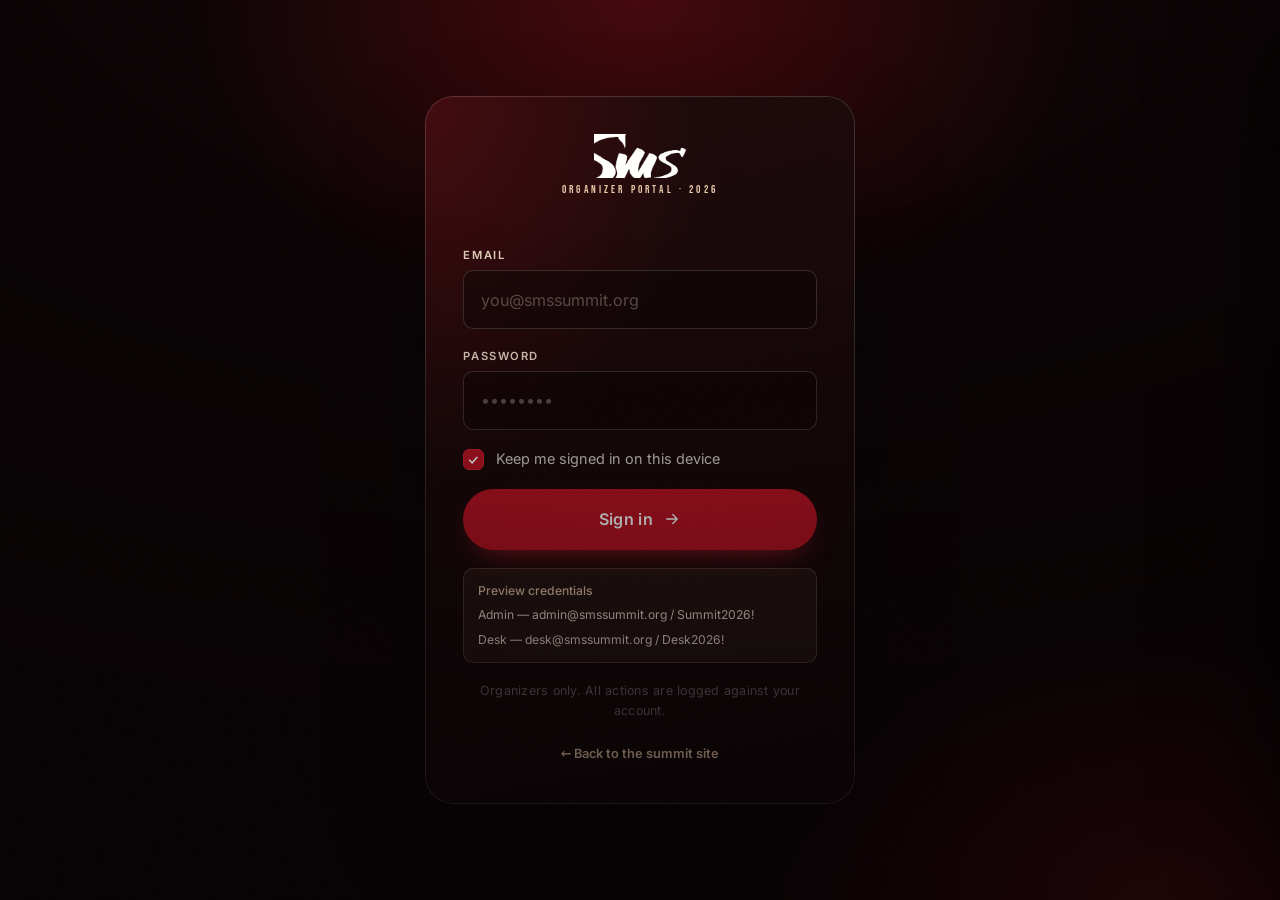
==== sms-frontend/frontend/admin/index.html @ 17b75633 "Update Frontend Implementation" ====
<!DOCTYPE html>
<html lang="en">
<head>
<meta charset="UTF-8" />
<meta name="viewport" content="width=device-width, initial-scale=1, viewport-fit=cover" />
<title>Organizer portal — SMS Summit 2026</title>
<meta name="description" content="Organizer dashboard for the Singles & Married Summit 2026 registration system." />
<meta name="robots" content="noindex" />
<meta name="theme-color" content="#0b0405" />
<link rel="icon" href="data:image/svg+xml,%3Csvg xmlns='http://www.w3.org/2000/svg' viewBox='0 0 64 64'%3E%3Crect width='64' height='64' rx='14' fill='%23650a10'/%3E%3Ctext x='32' y='45' font-family='Georgia,serif' font-size='38' font-style='italic' fill='%23fbf4ec' text-anchor='middle'%3ES%3C/text%3E%3C/svg%3E" />
<link rel="stylesheet" href="../assets/css/base.css?v=1" />
<link rel="stylesheet" href="../assets/css/shell.css?v=1" />
<link rel="stylesheet" href="../assets/css/pages.css?v=3" />
<link rel="stylesheet" href="../assets/css/admin.css?v=1" />
</head>
<body class="admin-body">

<!-- ══════════ LOGIN ══════════ -->
<div id="login-screen" class="admin-login">
  <div class="admin-login__bg" aria-hidden="true"></div>
  <form class="login-card" data-login-form novalidate>
    <div class="login-card__brand">
      <img src="../assets/img/wordmark.webp" alt="SMS" style="height:44px;width:auto" width="1050" height="500" />
      <small>ORGANIZER PORTAL · 2026</small>
    </div>

    <div data-login-error class="field-error" style="text-align:center;color:#ffb3b3"></div>

    <div class="field">
      <label for="login-email">Email</label>
      <input class="input" id="login-email" name="email" type="email" autocomplete="username" placeholder="you@smssummit.org" required />
    </div>
    <div class="field">
      <label for="login-password">Password</label>
      <input class="input" id="login-password" name="password" type="password" autocomplete="current-password" placeholder="••••••••" required />
    </div>
    <label class="check">
      <input type="checkbox" name="remember" checked />
      <span class="box"><svg viewBox="0 0 24 24"><path d="M4 12.5 9.5 18 20 6.5" /></svg></span>
      <span>Keep me signed in on this device</span>
    </label>

    <button class="btn btn--block btn--lg" type="submit" data-login-btn>
      <span data-login-label>Sign in</span>
      <svg><use href="#i-arrow" /></svg>
    </button>

    <div class="demo-creds" data-demo-creds hidden>
      <b>Preview credentials</b>
      <span>Admin — admin@smssummit.org / Summit2026!</span>
      <span>Desk — desk@smssummit.org / Desk2026!</span>
    </div>

    <p class="tiny" style="text-align:center;color:var(--white-40)">
      Organizers only. All actions are logged against your account.
    </p>
    <div style="text-align:center"><a class="link-arrow" href="../index.html" style="font-size:.8rem">← Back to the summit site</a></div>
  </form>
</div>

<!-- ══════════ DASHBOARD ══════════ -->
<div class="admin-shell hidden" id="admin-app">

  <aside class="admin-side" data-admin-side>
    <a class="brand" href="../index.html" style="margin:0">
      <img class="brand__mark" src="../assets/img/wordmark.webp" alt="SMS" width="1050" height="500" />
      <span class="brand__divider"></span>
      <span class="brand__meta"><b>SUMMIT 26</b><span>Organizer</span></span>
    </a>

    <nav class="admin-nav" aria-label="Sections">
      <button class="admin-nav__item is-active" type="button" data-view="dashboard"><svg><use href="#i-chart" /></svg> Overview</button>
      <button class="admin-nav__item" type="button" data-view="registrations"><svg><use href="#i-users" /></svg> Registrations</button>
      <button class="admin-nav__item" type="button" data-view="invites"><svg><use href="#i-link" /></svg> Spouse links</button>
      <button class="admin-nav__item" type="button" data-view="audit"><svg><use href="#i-shield" /></svg> Activity log</button>
    </nav>

    <div class="admin-side__foot">
      <div class="admin-user">
        <div class="avatar" data-user-initials>PA</div>
        <div>
          <b data-user-name>Organizer</b>
          <span data-user-role>organizer</span>
        </div>
      </div>
      <button class="admin-nav__item" type="button" data-logout><svg><use href="#i-logout" /></svg> Sign out</button>
      <button class="admin-nav__item" type="button" data-reset-demo hidden><svg><use href="#i-refresh" /></svg> Reset demo data</button>
      <a class="admin-nav__item" href="../index.html" style="color:var(--champagne)"><svg><use href="#i-arrow" /></svg> Back to site</a>
    </div>
  </aside>

  <main class="admin-main">
    <!-- header -->
    <header class="admin-head">
      <div>
        <h1 data-page-title>Overview</h1>
        <p data-page-sub>Live registration metrics for the Singles &amp; Married Summit 2026.</p>
      </div>
      <div style="display:flex;gap:.5rem;flex-wrap:wrap">
        <button class="btn btn--sm btn--ghost admin-burger" type="button" data-admin-burger aria-label="Open menu" style="display:none">
          <svg><use href="#i-grid" /></svg>
        </button>
        <button class="btn btn--sm btn--ghost" type="button" data-refresh>
          <svg><use href="#i-refresh" /></svg> Refresh
        </button>
        <button class="btn btn--sm" type="button" data-export>
          <svg><use href="#i-download" /></svg> Export CSV
        </button>
      </div>
    </header>

    <!-- ░ OVERVIEW ░ -->
    <section data-view-panel="dashboard" style="display:grid;gap:1rem">
      <div class="admin-kpis" data-kpis>
        <div class="kpi kpi--accent">
          <small>Total registrations</small>
          <b data-kpi="total">—</b>
          <svg class="kpi__spark" viewBox="0 0 62 26"><path d="M2 22 12 16 22 18 32 9 42 12 52 5 60 7" /></svg>
        </div>
        <div class="kpi">
          <small>Checked in</small>
          <b data-kpi="checked_in">—</b>
          <svg class="kpi__spark" viewBox="0 0 62 26"><path d="M2 20 12 20 22 14 32 15 42 8 52 10 60 4" /></svg>
        </div>
        <div class="kpi">
          <small>Linked couples</small>
          <b data-kpi="linked">—</b>
          <svg class="kpi__spark" viewBox="0 0 62 26"><path d="M2 18 12 14 22 15 32 12 42 7 52 9 60 6" /></svg>
        </div>
        <div class="kpi">
          <small>Pending invites</small>
          <b data-kpi="pending">—</b>
          <svg class="kpi__spark" viewBox="0 0 62 26"><path d="M2 12 12 16 22 11 32 17 42 13 52 18 60 14" /></svg>
        </div>
      </div>

      <div class="admin-charts">
        <div class="chart-card">
          <div class="chart-card__head">
            <h3>Registrations · last 14 days</h3>
            <div class="chart-card__legend"><span><i style="background:var(--crimson-400)"></i>Registrations</span></div>
          </div>
          <div class="bars" data-bars></div>
        </div>

        <div class="chart-card">
          <div class="chart-card__head"><h3>Attendance mix</h3></div>
          <div class="donut" data-donut>
            <svg viewBox="0 0 120 120">
              <circle cx="60" cy="60" r="46" stroke="rgba(255,255,255,.08)" stroke-width="12" />
              <circle data-arc="male" cx="60" cy="60" r="46" stroke="#5c94ff" stroke-dasharray="0 289" />
              <circle data-arc="female" cx="60" cy="60" r="46" stroke="#eb7ab6" stroke-dasharray="0 289" />
            </svg>
            <div class="donut__center"><b data-donut-total>0</b><small>Attendees</small></div>
          </div>
          <div class="donut-legend">
            <div><span><i style="background:#5c94ff"></i>Male</span><b data-legend="male">0</b></div>
            <div><span><i style="background:#eb7ab6"></i>Female</span><b data-legend="female">0</b></div>
          </div>
        </div>
      </div>

      <div class="admin-charts" style="grid-template-columns:1fr 1fr">
        <div class="chart-card">
          <div class="chart-card__head"><h3>Marital status</h3></div>
          <div class="donut-legend" data-marital-legend style="gap:.7rem"></div>
        </div>
        <div class="chart-card">
          <div class="chart-card__head"><h3>Top fields</h3></div>
          <div class="donut-legend" data-occupation-legend style="gap:.7rem"></div>
        </div>
      </div>
    </section>

    <!-- ░ REGISTRATIONS ░ -->
    <section data-view-panel="registrations" class="admin-panel hidden">
      <div class="admin-toolbar">
        <div class="admin-search">
          <svg><use href="#i-search" /></svg>
          <input type="search" placeholder="Search name, email, phone or ID…" data-search aria-label="Search registrations" />
        </div>
        <div class="admin-filters">
          <select class="select" data-filter="gender" aria-label="Filter by gender">
            <option value="">All genders</option>
            <option value="male">Male</option>
            <option value="female">Female</option>
          </select>
          <select class="select" data-filter="marital_status" aria-label="Filter by marital status">
            <option value="">All statuses</option>
            <option value="single">Single</option>
            <option value="married">Married</option>
          </select>
          <select class="select" data-filter="linked" aria-label="Filter by spouse link">
            <option value="">All links</option>
            <option value="yes">Linked</option>
            <option value="no">Not linked</option>
          </select>
          <select class="select" data-filter="status" aria-label="Filter by attendance">
            <option value="">All attendance</option>
            <option value="registered">Registered</option>
            <option value="checked_in">Checked in</option>
            <option value="cancelled">Cancelled</option>
          </select>
        </div>
      </div>
      <div class="table-wrap">
        <table class="data">
          <thead>
            <tr>
              <th><button type="button" data-sort="full_name">Attendee <svg><use href="#i-chevron-down" /></svg></button></th>
              <th><button type="button" data-sort="registration_id">Registration ID <svg><use href="#i-chevron-down" /></svg></button></th>
              <th>Gender</th>
              <th>Marital</th>
              <th>Spouse</th>
              <th><button type="button" data-sort="created_at">Registered <svg><use href="#i-chevron-down" /></svg></button></th>
              <th>Status</th>
            </tr>
          </thead>
          <tbody data-tbody></tbody>
        </table>
      </div>
      <div class="admin-foot">
        <span data-result-count>—</span>
        <div class="pager" data-pager></div>
      </div>
    </section>

    <!-- ░ INVITES ░ -->
    <section data-view-panel="invites" class="admin-panel hidden">
      <div class="admin-toolbar">
        <div><strong style="font-family:var(--font-display);font-weight:500">Spouse invitations</strong>
          <span class="tiny muted" style="display:block">Secure, single-use tokens linking two separate registrations.</span></div>
      </div>
      <div class="table-wrap">
        <table class="data">
          <thead>
            <tr><th>Token</th><th>Inviter</th><th>Status</th><th>Accepted by</th><th>Expires</th><th></th></tr>
          </thead>
          <tbody data-invites-body></tbody>
        </table>
      </div>
    </section>

    <!-- ░ AUDIT ░ -->
    <section data-view-panel="audit" class="hidden">
      <div class="chart-card">
        <div class="chart-card__head"><h3>Recent activity</h3><span class="tiny muted">Latest 25 actions</span></div>
        <div data-audit-list style="display:grid;gap:.4rem"></div>
      </div>
    </section>
  </main>
</div>

<!-- detail drawer -->
<aside class="drawer-detail" data-detail aria-hidden="true">
  <div class="drawer-detail__head">
    <h3>Registration detail</h3>
    <button class="modal__close" type="button" data-detail-close aria-label="Close"><svg><use href="#i-x" /></svg></button>
  </div>
  <div class="drawer-detail__body" data-detail-body></div>
</aside>

<div id="toasts" aria-live="polite" aria-atomic="true"></div>

<script src="../assets/js/config.js"></script>
<script src="../assets/js/mock-api.js"></script>
<script src="../assets/js/api.js"></script>
<script src="../assets/js/qrcode.min.js"></script>
<script src="../assets/js/sprite.js"></script>
<script src="../assets/js/ui.js"></script>
<script src="../assets/js/admin.js"></script>
</body>
</html>
---- sms-frontend/frontend/assets/css/base.css ----
/* ============================================================
   SMS SUMMIT 2026 — Base layer
   Design tokens, embedded fonts, reset, primitives, motion
   ============================================================ */

/* ---------- Embedded fonts (offline safe) ---------- */
@font-face {
  font-family: 'Playfair Display';
  src: url('../fonts/playfair-var.woff2') format('woff2');
  font-weight: 400 900;
  font-style: normal;
  font-display: swap;
}
@font-face {
  font-family: 'Great Vibes';
  src: url('../fonts/vibes-400.woff2') format('woff2');
  font-weight: 400;
  font-style: normal;
  font-display: swap;
}
@font-face {
  font-family: 'Bebas Neue';
  src: url('../fonts/bebas-400.woff2') format('woff2');
  font-weight: 400;
  font-style: normal;
  font-display: swap;
}
@font-face {
  font-family: 'Inter';
  src: url('../fonts/inter-var.woff2') format('woff2');
  font-weight: 100 900;
  font-style: normal;
  font-display: swap;
}

/* ---------- Tokens ---------- */
:root {
  /* Brand — sampled from the summit flyer */
  --crimson-900: #4a070b;
  --crimson-800: #650a10;
  --crimson-700: #7d0c14;
  --crimson-600: #9b0f19;
  --crimson-500: #b81322;
  --crimson-400: #d0202f;
  --crimson-300: #e4505a;

  --ink-900: #0d0506;
  --ink-800: #170809;
  --ink-700: #241011;

  --cream-100: #fbf4ec;
  --cream-200: #f3e6d8;
  --cream-300: #e7d3c1;
  --champagne: #e8c9a8;

  --white: #ffffff;
  --white-80: rgba(255, 255, 255, 0.8);
  --white-60: rgba(255, 255, 255, 0.6);
  --white-40: rgba(255, 255, 255, 0.4);
  --white-16: rgba(255, 255, 255, 0.16);
  --white-10: rgba(255, 255, 255, 0.1);
  --white-06: rgba(255, 255, 255, 0.06);

  --ok: #2f9e6b;
  --warn: #e0a33b;
  --err: #ff6b6b;

  /* Type */
  --font-display: 'Playfair Display', 'Times New Roman', serif;
  --font-script: 'Great Vibes', 'Snell Roundhand', cursive;
  --font-condensed: 'Bebas Neue', Impact, 'Arial Narrow', sans-serif;
  --font-body: 'Inter', system-ui, -apple-system, 'Segoe UI', sans-serif;

  /* Space & shape */
  --container: 1200px;
  --gutter: clamp(1.1rem, 4vw, 2.5rem);
  --r-sm: 10px;
  --r-md: 18px;
  --r-lg: 28px;
  --r-xl: 40px;
  --r-pill: 999px;

  --shadow-soft: 0 18px 60px -24px rgba(0, 0, 0, 0.65);
  --shadow-deep: 0 40px 120px -40px rgba(0, 0, 0, 0.85);
  --glow-crimson: 0 0 0 1px rgba(255, 255, 255, 0.08), 0 24px 80px -30px rgba(208, 32, 47, 0.7);

  --ease-out: cubic-bezier(0.16, 1, 0.3, 1);
  --ease-in-out: cubic-bezier(0.65, 0, 0.35, 1);
  --dur: 0.6s;

  --nav-h: 78px;
}

/* ---------- Reset ---------- */
*,
*::before,
*::after { box-sizing: border-box; }

html {
  -webkit-text-size-adjust: 100%;
  scroll-behavior: smooth;
  scroll-padding-top: calc(var(--nav-h) + 16px);
}

body {
  margin: 0;
  background: var(--ink-900);
  color: var(--cream-100);
  font-family: var(--font-body);
  font-size: 16px;
  line-height: 1.65;
  font-weight: 400;
  -webkit-font-smoothing: antialiased;
  -moz-osx-font-smoothing: grayscale;
  overflow-x: hidden;
}

body.is-locked { overflow: hidden; }

img, svg, canvas, video { display: block; max-width: 100%; }
img { height: auto; }

a { color: inherit; text-decoration: none; }
button, input, select, textarea { font: inherit; color: inherit; }
button { cursor: pointer; border: 0; background: none; }
ul, ol { margin: 0; padding: 0; list-style: none; }
h1, h2, h3, h4, p, figure, blockquote { margin: 0; }
hr { border: 0; border-top: 1px solid var(--white-10); }

::selection { background: var(--crimson-400); color: var(--white); }

:focus-visible {
  outline: 2px solid var(--champagne);
  outline-offset: 3px;
  border-radius: 6px;
}

/* Scrollbar */
::-webkit-scrollbar { width: 10px; height: 10px; }
::-webkit-scrollbar-track { background: #120708; }
::-webkit-scrollbar-thumb {
  background: linear-gradient(var(--crimson-600), var(--crimson-800));
  border-radius: 99px;
  border: 2px solid #120708;
}

/* ---------- Layout helpers ---------- */
.container {
  width: min(100% - (var(--gutter) * 2), var(--container));
  margin-inline: auto;
}
.section { position: relative; padding: clamp(4rem, 9vw, 7.5rem) 0; }
.section--tight { padding: clamp(2.5rem, 6vw, 4.5rem) 0; }
.stack { display: grid; gap: 1rem; }
.center { text-align: center; }
.sr-only {
  position: absolute; width: 1px; height: 1px; padding: 0; margin: -1px;
  overflow: hidden; clip: rect(0 0 0 0); white-space: nowrap; border: 0;
}
.hidden { display: none !important; }

/* ---------- Typography ---------- */
.eyebrow {
  display: inline-flex;
  align-items: center;
  gap: 0.75rem;
  font-family: var(--font-condensed);
  font-size: clamp(0.78rem, 1.6vw, 0.9rem);
  letter-spacing: 0.42em;
  text-transform: uppercase;
  color: var(--champagne);
}
.eyebrow::before {
  content: '';
  width: clamp(24px, 5vw, 46px);
  height: 1px;
  background: linear-gradient(90deg, transparent, var(--champagne));
}
.eyebrow--center::after {
  content: '';
  width: clamp(24px, 5vw, 46px);
  height: 1px;
  background: linear-gradient(270deg, transparent, var(--champagne));
}

.display {
  font-family: var(--font-display);
  font-weight: 500;
  line-height: 0.98;
  letter-spacing: -0.02em;
}
.script {
  font-family: var(--font-script);
  font-weight: 400;
  line-height: 1;
}
.condensed {
  font-family: var(--font-condensed);
  font-weight: 400;
  letter-spacing: 0.04em;
  line-height: 0.92;
  text-transform: uppercase;
}

.h-section {
  font-family: var(--font-display);
  font-weight: 500;
  font-size: clamp(2rem, 5vw, 3.6rem);
  line-height: 1.04;
  letter-spacing: -0.025em;
}
.lede {
  font-size: clamp(1rem, 1.6vw, 1.15rem);
  color: var(--white-60);
  max-width: 58ch;
  line-height: 1.75;
}
.muted { color: var(--white-60); }
.tiny { font-size: 0.78rem; letter-spacing: 0.02em; }

.text-crimson { color: var(--crimson-300); }
.gold-text {
  background: linear-gradient(100deg, #f6e2c8 10%, #e8c9a8 35%, #fff6ea 50%, #d9b189 65%, #f6e2c8 90%);
  background-size: 250% 100%;
  -webkit-background-clip: text;
  background-clip: text;
  color: transparent;
  animation: shimmer 9s linear infinite;
}
.underline-sketch { position: relative; display: inline-block; }
.underline-sketch svg {
  position: absolute;
  left: -2%; bottom: -0.32em;
  width: 104%; height: 0.42em;
  overflow: visible;
}
.underline-sketch path {
  fill: none;
  stroke: var(--crimson-400);
  stroke-width: 4;
  stroke-linecap: round;
  stroke-dasharray: var(--len, 420);
  stroke-dashoffset: var(--len, 420);
  transition: stroke-dashoffset 1.4s var(--ease-out) 0.2s;
}
.is-visible .underline-sketch path,
.underline-sketch.is-visible path { stroke-dashoffset: 0; }

/* ---------- Buttons ---------- */
.btn {
  --btn-bg: var(--crimson-500);
  --btn-fg: var(--white);
  position: relative;
  display: inline-flex;
  align-items: center;
  justify-content: center;
  gap: 0.65rem;
  padding: 0.95rem 1.7rem;
  border-radius: var(--r-pill);
  background: var(--btn-bg);
  color: var(--btn-fg);
  font-weight: 600;
  font-size: 0.92rem;
  letter-spacing: 0.02em;
  white-space: nowrap;
  overflow: hidden;
  isolation: isolate;
  transition: transform 0.45s var(--ease-out), box-shadow 0.45s var(--ease-out), background 0.3s;
  box-shadow: 0 12px 30px -14px rgba(208, 32, 47, 0.9);
}
.btn svg { width: 18px; height: 18px; flex: 0 0 auto; }
.btn::before {
  content: '';
  position: absolute;
  inset: 0;
  z-index: -1;
  background: linear-gradient(120deg, transparent 20%, rgba(255, 255, 255, 0.28) 48%, transparent 70%);
  transform: translateX(-120%);
  transition: transform 0.8s var(--ease-out);
}
.btn:hover { transform: translateY(-2px) scale(1.015); box-shadow: 0 20px 40px -16px rgba(208, 32, 47, 1); }
.btn:hover::before { transform: translateX(120%); }
.btn:active { transform: translateY(0) scale(0.99); }

.btn--lg { padding: 1.1rem 2.1rem; font-size: 1rem; }
.btn--ghost {
  --btn-bg: transparent;
  --btn-fg: var(--cream-100);
  box-shadow: inset 0 0 0 1px var(--white-40);
}
.btn--ghost:hover {
  box-shadow: inset 0 0 0 1px var(--white-80), 0 18px 40px -20px rgba(0,0,0,0.8);
  background: var(--white-06);
}
.btn--light {
  --btn-bg: var(--cream-100);
  --btn-fg: var(--crimson-800);
  box-shadow: 0 16px 40px -20px rgba(0, 0, 0, 0.9);
}
.btn--sm { padding: 0.65rem 1.15rem; font-size: 0.8rem; }
.btn--block { width: 100%; }
.btn[disabled], .btn[aria-disabled='true'] {
  opacity: 0.55; pointer-events: none; filter: saturate(0.6);
}
.btn .spin {
  width: 16px; height: 16px; border-radius: 50%;
  border: 2px solid rgba(255, 255, 255, 0.35);
  border-top-color: #fff;
  animation: spin 0.8s linear infinite;
}
.link-arrow {
  display: inline-flex; align-items: center; gap: 0.5rem;
  font-weight: 600; color: var(--champagne);
  border-bottom: 1px solid transparent;
  transition: gap 0.35s var(--ease-out), border-color 0.3s, color 0.3s;
}
.link-arrow:hover { gap: 0.85rem; border-color: currentColor; color: var(--cream-100); }

/* ---------- Chips / pills ---------- */
.chip {
  display: inline-flex;
  align-items: center;
  gap: 0.5rem;
  padding: 0.42rem 0.85rem;
  border-radius: var(--r-pill);
  background: var(--white-06);
  box-shadow: inset 0 0 0 1px var(--white-16);
  font-size: 0.76rem;
  letter-spacing: 0.08em;
  text-transform: uppercase;
  color: var(--cream-200);
  backdrop-filter: blur(10px);
}
.chip--live::before {
  content: '';
  width: 7px; height: 7px; border-radius: 50%;
  background: #6ee7a8;
  box-shadow: 0 0 0 0 rgba(110, 231, 168, 0.7);
  animation: pulseDot 2.2s infinite;
}
.chip--demo { background: rgba(224, 163, 59, 0.14); box-shadow: inset 0 0 0 1px rgba(224, 163, 59, 0.45); color: #f6d492; }

/* ---------- Cards ---------- */
.card {
  position: relative;
  border-radius: var(--r-lg);
  background:
    linear-gradient(160deg, rgba(255, 255, 255, 0.07), rgba(255, 255, 255, 0.015) 42%, rgba(255, 255, 255, 0.05));
  box-shadow: inset 0 0 0 1px var(--white-10), var(--shadow-soft);
  backdrop-filter: blur(14px);
  overflow: hidden;
}
.card::after {
  content: '';
  position: absolute;
  inset: 0;
  pointer-events: none;
  border-radius: inherit;
  background: radial-gradient(120% 90% at 0% 0%, rgba(255, 255, 255, 0.1), transparent 45%);
  opacity: 0.8;
}
.card__body { position: relative; z-index: 2; padding: clamp(1.4rem, 3vw, 2.2rem); }

/* ---------- Forms ---------- */
.field { position: relative; display: grid; gap: 0.45rem; }
.field > label,
.field-label {
  font-size: 0.78rem;
  font-weight: 600;
  letter-spacing: 0.1em;
  text-transform: uppercase;
  color: var(--cream-300);
}
.field-label .req { color: var(--crimson-300); }

.input,
.select,
.textarea {
  width: 100%;
  padding: 0.95rem 1.05rem;
  border-radius: var(--r-sm);
  background: rgba(13, 5, 6, 0.45);
  border: 1px solid var(--white-16);
  color: var(--cream-100);
  transition: border-color 0.25s, box-shadow 0.25s, background 0.25s;
  appearance: none;
}
.input::placeholder, .textarea::placeholder { color: rgba(243, 230, 216, 0.32); }
.input:hover, .select:hover, .textarea:hover { border-color: var(--white-40); }
.input:focus, .select:focus, .textarea:focus {
  outline: none;
  border-color: var(--champagne);
  background: rgba(13, 5, 6, 0.65);
  box-shadow: 0 0 0 4px rgba(232, 201, 168, 0.14);
}
.select {
  background-image: url("data:image/svg+xml,%3Csvg xmlns='http://www.w3.org/2000/svg' width='14' height='9' viewBox='0 0 14 9'%3E%3Cpath fill='none' stroke='%23e8c9a8' stroke-width='1.6' stroke-linecap='round' d='M1 1.5 7 7.5 13 1.5'/%3E%3C/svg%3E");
  background-repeat: no-repeat;
  background-position: right 1.05rem center;
  padding-right: 2.6rem;
}
.select option { background: #1a0909; color: var(--cream-100); }
.textarea { min-height: 110px; resize: vertical; }

.field.has-error .input,
.field.has-error .select,
.field.has-error .textarea {
  border-color: var(--err);
  box-shadow: 0 0 0 4px rgba(255, 107, 107, 0.12);
}
.field-error {
  font-size: 0.78rem;
  color: #ffb3b3;
  min-height: 1em;
  display: flex; align-items: center; gap: 0.35rem;
}
.hint { font-size: 0.78rem; color: var(--white-40); }

/* Custom check & radio */
.check {
  display: flex; gap: 0.7rem; align-items: flex-start;
  cursor: pointer; font-size: 0.9rem; color: var(--white-80);
}
.check input { position: absolute; opacity: 0; width: 0; height: 0; }
.check .box {
  flex: 0 0 auto;
  width: 21px; height: 21px; margin-top: 2px;
  border-radius: 6px;
  border: 1px solid var(--white-40);
  display: grid; place-items: center;
  transition: all 0.25s var(--ease-out);
}
.check .box svg { width: 13px; height: 13px; stroke: #fff; stroke-width: 3; fill: none; stroke-dasharray: 22; stroke-dashoffset: 22; transition: stroke-dashoffset 0.3s ease; }
.check input:checked + .box { background: var(--crimson-500); border-color: var(--crimson-400); }
.check input:checked + .box svg { stroke-dashoffset: 0; }
.check input:focus-visible + .box { outline: 2px solid var(--champagne); outline-offset: 3px; }

/* ---------- Motion keyframes ---------- */
@keyframes spin { to { transform: rotate(360deg); } }
@keyframes pulseDot {
  0% { box-shadow: 0 0 0 0 rgba(110, 231, 168, 0.6); }
  70% { box-shadow: 0 0 0 10px rgba(110, 231, 168, 0); }
  100% { box-shadow: 0 0 0 0 rgba(110, 231, 168, 0); }
}
@keyframes shimmer { to { background-position: -250% 0; } }
@keyframes floatY {
  0%, 100% { transform: translateY(0); }
  50% { transform: translateY(-14px); }
}
@keyframes fadeUp {
  from { opacity: 0; transform: translateY(26px); }
  to { opacity: 1; transform: translateY(0); }
}
@keyframes scaleIn {
  from { opacity: 0; transform: scale(0.94); }
  to { opacity: 1; transform: scale(1); }
}
@keyframes drawLine { to { stroke-dashoffset: 0; } }
@keyframes shine {
  0% { transform: translateX(-30%) rotate(8deg); opacity: 0; }
  40% { opacity: 0.55; }
  100% { transform: translateX(130%) rotate(8deg); opacity: 0; }
}
@keyframes marquee { to { transform: translateX(-50%); } }
@keyframes petalFall {
  0% { opacity: 0; transform: translate3d(0, -12vh, 0) rotate(0deg); }
  8% { opacity: var(--petal-o, 0.7); }
  85% { opacity: var(--petal-o, 0.7); }
  100% { opacity: 0; transform: translate3d(var(--drift, 60px), 108vh, 0) rotate(var(--spin, 420deg)); }
}
@keyframes pulseRing {
  0% { transform: scale(0.85); opacity: 0.6; }
  100% { transform: scale(1.6); opacity: 0; }
}
@keyframes flowerSpin { to { transform: rotate(360deg); } }
@keyframes gradientPan { to { background-position: 200% 50%; } }

/* ---------- Scroll reveal ---------- */
.reveal {
  opacity: 0;
  transform: translateY(34px);
  transition: opacity 0.9s var(--ease-out), transform 0.9s var(--ease-out);
  transition-delay: var(--d, 0ms);
  will-change: opacity, transform;
}
.reveal.is-visible { opacity: 1; transform: none; }
.reveal--left { transform: translateX(-40px); }
.reveal--right { transform: translateX(40px); }
.reveal--scale { transform: scale(0.94); }
.reveal--clip {
  clip-path: inset(0 0 100% 0);
  transform: none;
  transition: clip-path 1.1s var(--ease-out), opacity 0.8s ease;
  transition-delay: var(--d, 0ms);
}
.reveal--clip.is-visible { clip-path: inset(0 0 0 0); }

/* ---------- Reduced motion ---------- */
@media (prefers-reduced-motion: reduce) {
  html { scroll-behavior: auto; }
  *,
  *::before,
  *::after {
    animation-duration: 0.001ms !important;
    animation-iteration-count: 1 !important;
    transition-duration: 0.001ms !important;
    scroll-behavior: auto !important;
  }
  .reveal { opacity: 1 !important; transform: none !important; clip-path: none !important; }
  .petal { display: none !important; }
}
---- sms-frontend/frontend/assets/css/shell.css ----
/* ============================================================
   SMS SUMMIT 2026 — App shell
   Navigation, page transitions, petals, modals, toasts, footer
   ============================================================ */

/* ---------- Grain + vignette overlay ---------- */
body::before {
  content: '';
  position: fixed;
  inset: 0;
  z-index: 1;
  pointer-events: none;
  opacity: 0.05;
  mix-blend-mode: overlay;
  background-image: url("data:image/svg+xml,%3Csvg xmlns='http://www.w3.org/2000/svg' width='180' height='180'%3E%3Cfilter id='n'%3E%3CfeTurbulence type='fractalNoise' baseFrequency='0.82' numOctaves='3' stitchTiles='stitch'/%3E%3C/filter%3E%3Crect width='180' height='180' filter='url(%23n)' opacity='0.9'/%3E%3C/svg%3E");
}
body::after {
  content: '';
  position: fixed;
  inset: 0;
  z-index: 0;
  pointer-events: none;
  background: radial-gradient(120% 90% at 50% -10%, transparent 40%, rgba(6, 2, 3, 0.55) 100%);
}

/* ---------- Preloader ---------- */
#preloader {
  position: fixed;
  inset: 0;
  z-index: 200;
  display: grid;
  place-items: center;
  background: radial-gradient(80% 70% at 50% 40%, var(--crimson-800), var(--ink-900) 75%);
  transition: opacity 0.8s var(--ease-out), visibility 0.8s;
}
#preloader .pl-mark {
  display: grid;
  justify-items: center;
  gap: 1rem;
}
#preloader .pl-script {
  font-family: var(--font-script);
  font-size: clamp(4rem, 14vw, 7rem);
  color: var(--cream-100);
  line-height: 0.8;
  animation: scaleIn 1s var(--ease-out) both;
  text-shadow: 0 20px 60px rgba(0, 0, 0, 0.5);
}
#preloader .pl-bar {
  width: min(180px, 44vw);
  height: 2px;
  border-radius: 2px;
  background: var(--white-16);
  overflow: hidden;
}
#preloader .pl-bar i {
  display: block;
  height: 100%;
  width: 40%;
  background: linear-gradient(90deg, transparent, var(--champagne), transparent);
  animation: plSlide 1.1s var(--ease-in-out) infinite;
}
@keyframes plSlide {
  0% { transform: translateX(-110%); }
  100% { transform: translateX(330%); }
}
#preloader .pl-label {
  font-family: var(--font-condensed);
  letter-spacing: 0.5em;
  font-size: 0.72rem;
  color: var(--white-40);
  text-transform: uppercase;
}
body.is-ready #preloader { opacity: 0; visibility: hidden; }

/* ---------- Falling petals (dynamic canvas) ---------- */
#petals {
  position: fixed;
  inset: 0;
  z-index: 2;
  pointer-events: none;
  opacity: 0.9;
}

/* ---------- Scroll progress ---------- */
#scroll-progress {
  position: fixed;
  top: 0; left: 0;
  height: 2px;
  width: 100%;
  transform: scaleX(var(--p, 0));
  transform-origin: 0 50%;
  background: linear-gradient(90deg, var(--crimson-400), var(--champagne), var(--crimson-400));
  z-index: 120;
  box-shadow: 0 0 14px rgba(232, 201, 168, 0.6);
}

/* ---------- Navigation ---------- */
.nav {
  position: fixed;
  top: 0; left: 0; right: 0;
  z-index: 100;
  height: var(--nav-h);
  display: flex;
  align-items: center;
  transition: background 0.5s var(--ease-out), box-shadow 0.5s, height 0.4s var(--ease-out), backdrop-filter 0.5s;
}
.nav__inner {
  width: min(100% - 2rem, 1280px);
  margin-inline: auto;
  display: flex;
  align-items: center;
  gap: 1.25rem;
}
.nav.is-stuck {
  height: 66px;
  background: rgba(13, 5, 6, 0.72);
  backdrop-filter: blur(18px) saturate(140%);
  box-shadow: 0 1px 0 var(--white-10), 0 24px 50px -40px #000;
}
.brand {
  display: inline-flex;
  align-items: center;
  gap: 0.7rem;
  margin-right: auto;
  line-height: 1;
}
.brand__mark {
  height: 26px;
  width: auto;
  filter: drop-shadow(0 4px 14px rgba(0, 0, 0, 0.45));
  transition: transform 0.5s var(--ease-out);
}
.brand:hover .brand__mark { transform: rotate(-2deg) scale(1.05); }
.brand__divider {
  width: 1px; height: 26px;
  background: linear-gradient(transparent, var(--white-40), transparent);
}
.brand__meta { display: grid; gap: 2px; }
.brand__meta b {
  font-family: var(--font-condensed);
  font-weight: 400;
  font-size: 0.86rem;
  letter-spacing: 0.28em;
  color: var(--cream-200);
}
.brand__meta span {
  font-size: 0.56rem;
  letter-spacing: 0.34em;
  text-transform: uppercase;
  color: var(--white-40);
}
.nav__links {
  display: flex;
  align-items: center;
  gap: clamp(0.5rem, 2vw, 1.6rem);
}
.nav__link {
  position: relative;
  padding: 0.45rem 0.15rem;
  font-size: 0.82rem;
  letter-spacing: 0.06em;
  color: var(--white-60);
  transition: color 0.3s;
}
.nav__link::after {
  content: '';
  position: absolute;
  left: 0; right: 0; bottom: 0;
  height: 1px;
  background: var(--champagne);
  transform: scaleX(0);
  transform-origin: 0 50%;
  transition: transform 0.45s var(--ease-out);
}
.nav__link:hover, .nav__link.is-active { color: var(--cream-100); }
.nav__link:hover::after, .nav__link.is-active::after { transform: scaleX(1); }
.nav__actions { display: flex; align-items: center; gap: 0.6rem; }

.nav__burger {
  display: none;
  width: 44px; height: 44px;
  border-radius: 50%;
  place-items: center;
  box-shadow: inset 0 0 0 1px var(--white-16);
  transition: background 0.3s;
}
.nav__burger:hover { background: var(--white-06); }
.nav__burger span {
  display: block;
  width: 18px; height: 1.5px;
  background: var(--cream-100);
  position: relative;
  transition: transform 0.4s var(--ease-out), opacity 0.3s;
}
.nav__burger span + span { margin-top: 5px; }
body.menu-open .nav__burger span:nth-child(1) { transform: translateY(6.5px) rotate(45deg); }
body.menu-open .nav__burger span:nth-child(2) { opacity: 0; }
body.menu-open .nav__burger span:nth-child(3) { transform: translateY(-6.5px) rotate(-45deg); }

/* Mobile drawer */
.drawer {
  position: fixed;
  inset: 0;
  z-index: 95;
  display: grid;
  align-content: center;
  gap: 2rem;
  padding: 6rem var(--gutter) 3rem;
  background:
    radial-gradient(90% 70% at 100% 0%, rgba(155, 15, 25, 0.55), transparent 60%),
    linear-gradient(180deg, rgba(13, 5, 6, 0.98), rgba(23, 8, 9, 0.99));
  backdrop-filter: blur(20px);
  opacity: 0;
  visibility: hidden;
  transition: opacity 0.45s var(--ease-out), visibility 0.45s;
}
body.menu-open .drawer { opacity: 1; visibility: visible; }
.drawer__links { display: grid; gap: 0.4rem; }
.drawer__link {
  display: flex;
  align-items: baseline;
  gap: 1rem;
  padding: 0.85rem 0;
  border-bottom: 1px solid var(--white-10);
  font-family: var(--font-display);
  font-size: clamp(1.5rem, 7vw, 2.1rem);
  color: var(--cream-100);
  opacity: 0;
  transform: translateY(18px);
  transition: opacity 0.5s var(--ease-out), transform 0.5s var(--ease-out);
}
.drawer__link small {
  font-family: var(--font-condensed);
  font-size: 0.7rem;
  letter-spacing: 0.2em;
  color: var(--crimson-300);
}
body.menu-open .drawer__link { opacity: 1; transform: none; }
body.menu-open .drawer__link:nth-child(1) { transition-delay: 0.08s; }
body.menu-open .drawer__link:nth-child(2) { transition-delay: 0.14s; }
body.menu-open .drawer__link:nth-child(3) { transition-delay: 0.2s; }
body.menu-open .drawer__link:nth-child(4) { transition-delay: 0.26s; }
body.menu-open .drawer__link:nth-child(5) { transition-delay: 0.32s; }
.drawer__foot { display: grid; gap: 0.9rem; }

/* ---------- Page transition veil (between HTML pages) ---------- */
#veil {
  position: fixed;
  inset: 0;
  z-index: 150;
  pointer-events: none;
  display: grid;
  place-items: center;
  background: radial-gradient(80% 80% at 50% 50%, #2b0709, #0b0304 80%);
  clip-path: circle(0% at 50% 50%);
}
#veil.is-closing { animation: veilClose 0.75s var(--ease-in-out) forwards; pointer-events: all; }
#veil.is-opening { animation: veilOpen 0.9s var(--ease-in-out) forwards; }
#veil .v-mark {
  font-family: var(--font-script);
  font-size: clamp(3rem, 12vw, 6rem);
  color: var(--cream-100);
  opacity: 0;
}
#veil.is-closing .v-mark { animation: scaleIn 0.6s 0.18s var(--ease-out) forwards; }
@keyframes veilClose {
  from { clip-path: circle(0% at 50% 50%); }
  to { clip-path: circle(150% at 50% 50%); }
}
@keyframes veilOpen {
  from { clip-path: circle(150% at 50% 50%); }
  to { clip-path: circle(0% at 50% 50%); }
}
main { animation: pageIn 0.9s var(--ease-out) both; }
@keyframes pageIn {
  from { opacity: 0; }
  to { opacity: 1; }
}

/* ---------- Modal ---------- */
.modal {
  position: fixed;
  inset: 0;
  z-index: 140;
  display: grid;
  place-items: center;
  padding: var(--gutter);
  opacity: 0;
  visibility: hidden;
  transition: opacity 0.4s var(--ease-out), visibility 0.4s;
}
.modal.is-open { opacity: 1; visibility: visible; }
.modal__backdrop {
  position: absolute;
  inset: 0;
  background: rgba(6, 2, 3, 0.78);
  backdrop-filter: blur(10px);
}
.modal__panel {
  position: relative;
  width: min(560px, 100%);
  max-height: min(86vh, 900px);
  overflow-y: auto;
  border-radius: var(--r-lg);
  background:
    radial-gradient(120% 100% at 0% 0%, rgba(155, 15, 25, 0.35), transparent 55%),
    linear-gradient(170deg, #1d0a0b, #120607 70%);
  box-shadow: inset 0 0 0 1px var(--white-16), var(--shadow-deep);
  transform: translateY(26px) scale(0.97);
  opacity: 0;
  transition: transform 0.55s var(--ease-out), opacity 0.45s;
}
.modal.is-open .modal__panel { transform: none; opacity: 1; }
.modal__head {
  display: flex;
  align-items: flex-start;
  justify-content: space-between;
  gap: 1rem;
  padding: 1.5rem 1.6rem 0;
}
.modal__close {
  flex: 0 0 auto;
  width: 38px; height: 38px;
  border-radius: 50%;
  display: grid; place-items: center;
  box-shadow: inset 0 0 0 1px var(--white-16);
  transition: background 0.3s, transform 0.3s;
}
.modal__close:hover { background: var(--white-10); transform: rotate(90deg); }
.modal__close svg { width: 15px; height: 15px; stroke: var(--cream-100); stroke-width: 1.8; }
.modal__body { padding: 1rem 1.6rem 1.8rem; display: grid; gap: 1.1rem; }

/* ---------- Toasts ---------- */
#toasts {
  position: fixed;
  z-index: 160;
  right: var(--gutter);
  bottom: var(--gutter);
  display: grid;
  gap: 0.6rem;
  width: min(360px, calc(100vw - var(--gutter) * 2));
  pointer-events: none;
}
.toast {
  display: flex;
  gap: 0.8rem;
  align-items: flex-start;
  padding: 0.95rem 1.05rem;
  border-radius: 14px;
  background: rgba(24, 10, 11, 0.92);
  box-shadow: inset 0 0 0 1px var(--white-16), 0 24px 50px -24px #000;
  backdrop-filter: blur(14px);
  font-size: 0.88rem;
  animation: toastIn 0.5s var(--ease-out) both;
  pointer-events: auto;
}
.toast.is-out { animation: toastOut 0.4s var(--ease-in-out) forwards; }
.toast i {
  flex: 0 0 auto;
  width: 22px; height: 22px; border-radius: 50%;
  display: grid; place-items: center;
  font-style: normal; font-size: 0.7rem; font-weight: 700;
  margin-top: 1px;
}
.toast--ok i { background: rgba(47, 158, 107, 0.2); color: #7be3b0; }
.toast--err i { background: rgba(255, 107, 107, 0.18); color: #ffb3b3; }
.toast--info i { background: rgba(232, 201, 168, 0.18); color: var(--champagne); }
.toast strong { display: block; font-size: 0.82rem; letter-spacing: 0.04em; }
.toast p { color: var(--white-60); font-size: 0.8rem; }
@keyframes toastIn {
  from { opacity: 0; transform: translateY(16px) scale(0.97); }
  to { opacity: 1; transform: none; }
}
@keyframes toastOut {
  to { opacity: 0; transform: translateY(10px) scale(0.98); }
}

/* ---------- Footer ---------- */
.footer {
  position: relative;
  overflow: hidden;
  padding: clamp(3.5rem, 8vw, 6rem) 0 2rem;
  background: linear-gradient(180deg, #0d0506 0%, #1a0709 55%, #2c090c 100%);
  border-top: 1px solid var(--white-10);
}
.footer__hands {
  position: absolute;
  right: -6%;
  top: -18%;
  width: min(620px, 62vw);
  opacity: 0.1;
  filter: grayscale(1) contrast(1.1);
  pointer-events: none;
  mask-image: radial-gradient(70% 70% at 60% 40%, #000 30%, transparent 78%);
  -webkit-mask-image: radial-gradient(70% 70% at 60% 40%, #000 30%, transparent 78%);
}
.footer__grid {
  position: relative;
  display: grid;
  gap: 2.5rem;
  grid-template-columns: 1.4fr 0.8fr 1fr;
  align-items: start;
}
.footer__brand-script {
  font-family: var(--font-script);
  font-size: clamp(2.6rem, 6vw, 3.6rem);
  color: var(--cream-100);
  line-height: 0.9;
}
.footer__title {
  font-family: var(--font-condensed);
  font-size: 1rem;
  letter-spacing: 0.24em;
  color: var(--champagne);
  margin: 0.9rem 0 0.5rem;
}
.footer p { color: var(--white-60); font-size: 0.88rem; max-width: 40ch; }
.footer h4 {
  font-family: var(--font-condensed);
  font-weight: 400;
  letter-spacing: 0.26em;
  font-size: 0.82rem;
  color: var(--champagne);
  margin-bottom: 1rem;
}
.footer ul { display: grid; gap: 0.55rem; }
.footer ul a { color: var(--white-60); font-size: 0.88rem; transition: color 0.3s, padding-left 0.3s; }
.footer ul a:hover { color: var(--cream-100); padding-left: 5px; }
.socials { display: flex; gap: 0.6rem; margin-top: 1.4rem; }
.socials a {
  width: 38px; height: 38px;
  border-radius: 50%;
  display: grid; place-items: center;
  box-shadow: inset 0 0 0 1px var(--white-16);
  transition: background 0.3s, transform 0.35s var(--ease-out), box-shadow 0.3s;
}
.socials a:hover { background: var(--crimson-500); transform: translateY(-3px); box-shadow: 0 12px 24px -12px rgba(208,32,47,0.9); }
.socials svg { width: 16px; height: 16px; fill: var(--cream-100); }
.footer__bottom {
  position: relative;
  margin-top: 3rem;
  padding-top: 1.4rem;
  border-top: 1px solid var(--white-10);
  display: flex;
  flex-wrap: wrap;
  gap: 0.8rem 1.6rem;
  justify-content: space-between;
  align-items: center;
  font-size: 0.76rem;
  color: var(--white-40);
}
.footer__bottom b { color: var(--white-60); font-weight: 500; }

/* Back to top */
.to-top {
  position: fixed;
  right: var(--gutter);
  bottom: calc(var(--gutter) + 4.6rem);
  z-index: 90;
  width: 44px; height: 44px;
  border-radius: 50%;
  display: grid; place-items: center;
  background: rgba(24, 10, 11, 0.85);
  box-shadow: inset 0 0 0 1px var(--white-16), var(--shadow-soft);
  backdrop-filter: blur(10px);
  opacity: 0;
  transform: translateY(12px);
  pointer-events: none;
  transition: opacity 0.4s, transform 0.4s var(--ease-out), background 0.3s;
}
.to-top.is-on { opacity: 1; transform: none; pointer-events: auto; }
.to-top:hover { background: var(--crimson-600); }
.to-top svg { width: 16px; height: 16px; stroke: var(--cream-100); stroke-width: 1.8; fill: none; }

/* ---------- Responsive shell ---------- */
@media (max-width: 1024px) {
  .nav__links { display: none; }
  .nav__burger { display: grid; }
  .nav__actions .btn--ghost { display: none; }
  .footer__grid { grid-template-columns: 1fr 1fr; }
  .footer__grid > :first-child { grid-column: 1 / -1; }
}
@media (max-width: 640px) {
  :root { --nav-h: 66px; }
  .nav__actions .btn { display: none; }
  .brand__meta span { display: none; }
  .footer__grid { grid-template-columns: 1fr; }
  .footer__bottom { flex-direction: column; align-items: flex-start; }
  #toasts { right: 1rem; left: 1rem; bottom: 1rem; width: auto; }
}

/* Wordmark sizing */
.footer__brand {
  width: clamp(150px, 22vw, 200px);
  height: auto;
  margin-bottom: 0.9rem;
  filter: drop-shadow(0 10px 30px rgba(0, 0, 0, 0.5));
}
@media (max-width: 640px) {
  .brand__mark { height: 22px; }
}

/* Preloader / veil wordmark */
.pl-mark-img { width: clamp(120px, 26vw, 190px); height: auto; animation: scaleIn 1s var(--ease-out) both; }
.v-mark-img { width: clamp(110px, 20vw, 170px); height: auto; opacity: 0; }
#veil.is-closing .v-mark-img { animation: scaleIn 0.6s 0.18s var(--ease-out) forwards; }
---- sms-frontend/frontend/assets/css/pages.css ----
/* ============================================================
   SMS SUMMIT 2026 — Page & component styles
   ============================================================ */

/* ============================================================
   HERO
   ============================================================ */
.hero {
  position: relative;
  min-height: 100svh;
  padding-top: calc(var(--nav-h) + clamp(2rem, 6vw, 4.5rem));
  padding-bottom: clamp(3rem, 7vw, 5rem);
  overflow: hidden;
  isolation: isolate;
  display: grid;
  align-items: center;
}
.hero::after {
  content: '';
  position: absolute;
  left: 0; right: 0; bottom: 0;
  height: 1px;
  background: linear-gradient(90deg, transparent, rgba(232, 201, 168, 0.25), transparent);
}
.hero__bg {
  position: absolute;
  inset: 0;
  z-index: -2;
  background:
    radial-gradient(70% 60% at 82% 18%, rgba(155, 15, 25, 0.55), transparent 62%),
    radial-gradient(60% 50% at 8% 92%, rgba(101, 10, 16, 0.55), transparent 65%),
    linear-gradient(160deg, #1b0608 0%, #0d0506 45%, #180608 100%);
}
.hero__bg::before {
  content: '';
  position: absolute;
  inset: -20%;
  background-image:
    linear-gradient(rgba(255, 255, 255, 0.035) 1px, transparent 1px),
    linear-gradient(90deg, rgba(255, 255, 255, 0.035) 1px, transparent 1px);
  background-size: 86px 86px;
  mask-image: radial-gradient(circle at 50% 45%, #000 10%, transparent 72%);
  -webkit-mask-image: radial-gradient(circle at 50% 45%, #000 10%, transparent 72%);
  transform: perspective(600px) rotateX(48deg) translateY(12%) scale(1.4);
  transform-origin: 50% 60%;
  opacity: 0.7;
}
.hero__texture {
  position: absolute;
  inset: 0;
  z-index: -1;
  background: url('../img/texture-crimson.jpg') center/cover no-repeat;
  opacity: 0.16;
  mix-blend-mode: screen;
  filter: saturate(1.2);
  mask-image: linear-gradient(90deg, #000, transparent 62%);
  -webkit-mask-image: linear-gradient(90deg, #000, transparent 62%);
}
.hero__glow {
  position: absolute;
  z-index: -1;
  width: 60vmax; height: 60vmax;
  right: -22vmax; top: -16vmax;
  border-radius: 50%;
  background: radial-gradient(circle, rgba(208, 32, 47, 0.3), transparent 62%);
  filter: blur(20px);
  animation: floatY 12s ease-in-out infinite;
}
.hero__inner {
  display: grid;
  grid-template-columns: 1.02fr 0.98fr;
  gap: clamp(1.5rem, 4vw, 3.5rem);
  align-items: center;
}

/* Left column */
.hero__copy { position: relative; z-index: 3; display: grid; gap: 1.35rem; justify-items: start; }
.hero__badges { display: flex; flex-wrap: wrap; gap: 0.5rem; }
.hero__welcome {
  display: grid;
  line-height: 0.86;
  margin-block: 0.15rem;
}
.hero__welcome .w-el {
  display: inline-block;
  opacity: 0;
  transform: translateY(0.5em) rotate(6deg);
  animation: wElIn 0.9s var(--ease-out) forwards;
  animation-delay: calc(var(--i) * 55ms + 250ms);
}
@keyframes wElIn {
  to { opacity: 1; transform: none; }
}
.hero__welcome .script-line {
  font-family: var(--font-script);
  font-size: clamp(3.4rem, 10.5vw, 8.4rem);
  color: var(--cream-100);
  text-shadow: 0 30px 60px rgba(0, 0, 0, 0.45);
  letter-spacing: 0.01em;
}
.hero__welcome .to-line {
  font-family: var(--font-condensed);
  font-size: clamp(1.5rem, 3.4vw, 2.5rem);
  letter-spacing: 0.34em;
  color: var(--champagne);
  padding-left: clamp(0.6rem, 3vw, 2.4rem);
  margin-top: 0.35rem;
}
.hero__summit {
  font-family: var(--font-condensed);
  font-size: clamp(1.9rem, 4.2vw, 3.2rem);
  letter-spacing: 0.06em;
  line-height: 0.95;
  color: var(--cream-100);
  max-width: 12ch;
}
.hero__summit em {
  font-style: normal;
  color: var(--champagne);
}
.hero__tagline {
  font-family: var(--font-display);
  font-style: italic;
  font-size: clamp(1rem, 1.7vw, 1.22rem);
  color: var(--white-60);
  border-left: 2px solid var(--crimson-400);
  padding-left: 1rem;
  max-width: 36ch;
}
.hero__facts {
  display: flex;
  flex-wrap: wrap;
  gap: 0.5rem 1.4rem;
  font-size: 0.84rem;
  color: var(--white-80);
}
.hero__facts span { display: inline-flex; align-items: center; gap: 0.5rem; }
.hero__facts svg { width: 15px; height: 15px; stroke: var(--champagne); stroke-width: 1.6; fill: none; }
.hero__cta { display: flex; flex-wrap: wrap; gap: 0.75rem; align-items: center; }

/* Countdown */
.countdown {
  display: grid;
  grid-template-columns: repeat(4, minmax(0, 1fr));
  gap: clamp(0.5rem, 1.4vw, 0.9rem);
  width: min(420px, 100%);
  margin-top: 0.35rem;
}
.cd-cell {
  position: relative;
  border-radius: 14px;
  padding: 0.7rem 0.5rem 0.6rem;
  text-align: center;
  background: linear-gradient(180deg, rgba(255, 255, 255, 0.075), rgba(255, 255, 255, 0.015));
  box-shadow: inset 0 0 0 1px var(--white-10);
  overflow: hidden;
}
.cd-cell::before {
  content: '';
  position: absolute;
  left: 10%; right: 10%; top: 0;
  height: 1px;
  background: linear-gradient(90deg, transparent, rgba(232, 201, 168, 0.8), transparent);
}
.cd-num {
  display: block;
  font-family: var(--font-condensed);
  font-size: clamp(1.5rem, 3.6vw, 2.05rem);
  line-height: 1;
  color: var(--cream-100);
  font-variant-numeric: tabular-nums;
  letter-spacing: 0.04em;
}
.cd-num.is-tick { animation: cdTick 0.5s var(--ease-out); }
@keyframes cdTick {
  0% { transform: translateY(-38%); opacity: 0; filter: blur(3px); }
  100% { transform: none; opacity: 1; filter: none; }
}
.cd-label {
  display: block;
  margin-top: 0.35rem;
  font-size: 0.58rem;
  letter-spacing: 0.28em;
  text-transform: uppercase;
  color: var(--white-40);
}

/* Right column — poster montage */
.hero__stage {
  position: relative;
  display: grid;
  place-items: center;
  min-height: clamp(340px, 40vw, 470px);
  perspective: 1500px;
  padding-bottom: 2rem;
}
.poster {
  position: relative;
  width: min(520px, 100%);
  aspect-ratio: 16 / 10.4;
  border-radius: 20px;
  overflow: hidden;
  box-shadow:
    0 60px 120px -40px rgba(0, 0, 0, 0.92),
    0 0 0 1px rgba(255, 255, 255, 0.16),
    inset 0 0 80px rgba(0, 0, 0, 0.3);
  transform:
    rotateY(calc(var(--rx, 0) * -1deg))
    rotateX(calc(var(--ry, 0) * 1deg))
    translateY(calc(var(--par, 0) * -34px))
    translateZ(0);
  transition: transform 0.35s var(--ease-out);
  will-change: transform;
  animation: posterFloat 9s ease-in-out infinite;
  background: #6d0b12;
  transform-style: preserve-3d;
}
@keyframes posterFloat {
  0%, 100% { translate: 0 0; }
  50% { translate: 0 -14px; }
}
.poster__img {
  position: absolute;
  inset: 0;
  width: 100%; height: 100%;
  object-fit: cover;
  object-position: 58% 44%;
  transform: scale(1.02);
  transition: transform 0.8s var(--ease-out);
}
.poster:hover .poster__img { transform: scale(1.09); }
.poster__veil {
  position: absolute;
  inset: 0;
  background:
    linear-gradient(200deg, rgba(13, 5, 6, 0) 45%, rgba(13, 5, 6, 0.42) 100%),
    radial-gradient(90% 60% at 18% 8%, rgba(255, 255, 255, 0.1), transparent 55%);
  pointer-events: none;
}
.poster__shine {
  position: absolute;
  inset: -30%;
  background: linear-gradient(105deg, transparent 42%, rgba(255, 255, 255, 0.35) 50%, transparent 58%);
  transform: translateX(-60%) rotate(8deg);
  animation: shine 9s 3.5s var(--ease-in-out) infinite;
  pointer-events: none;
  mix-blend-mode: overlay;
  opacity: 0.5;
}
.poster__frame {
  position: absolute;
  inset: 12px;
  border-radius: 14px;
  border: 1px solid rgba(255, 255, 255, 0.22);
  pointer-events: none;
}
.poster__corner {
  position: absolute;
  width: 26px; height: 26px;
  border: 1px solid var(--champagne);
  opacity: 0.7;
}
.poster__corner--tl { top: 10px; left: 10px; border-right: 0; border-bottom: 0; border-radius: 6px 0 0 0; }
.poster__corner--tr { top: 10px; right: 10px; border-left: 0; border-bottom: 0; border-radius: 0 6px 0 0; }
.poster__corner--bl { bottom: 10px; left: 10px; border-right: 0; border-top: 0; border-radius: 0 0 0 6px; }
.poster__corner--br { bottom: 10px; right: 10px; border-left: 0; border-top: 0; border-radius: 0 0 6px 0; }

/* Floating overlays around poster */
.hero__float {
  position: absolute;
  z-index: 4;
  pointer-events: none;
}
.hero__float--hands {
  width: clamp(140px, 26vw, 220px);
  left: clamp(-30px, -2vw, -6px);
  bottom: 4%;
  filter: drop-shadow(0 26px 40px rgba(0, 0, 0, 0.55));
  animation: floatY 8s ease-in-out infinite;
  transform: rotate(-8deg);
}
.hero__float--ticket {
  right: clamp(-14px, -1vw, 0px);
  bottom: 16%;
  z-index: 5;
  pointer-events: auto;
  animation: floatY 10s 1.2s ease-in-out infinite;
}
.mini-ticket {
  width: clamp(150px, 24vw, 186px);
  padding: 0.9rem 1rem 1rem;
  border-radius: 14px;
  background: linear-gradient(150deg, rgba(251, 244, 236, 0.97), rgba(243, 230, 216, 0.92));
  color: var(--crimson-800);
  box-shadow: 0 30px 60px -28px rgba(0, 0, 0, 0.9), inset 0 0 0 1px rgba(255, 255, 255, 0.7);
  transform: rotate(5deg);
  position: relative;
}
.mini-ticket::after {
  content: '';
  position: absolute;
  left: 0; right: 0; bottom: 34px;
  border-top: 1px dashed rgba(125, 12, 20, 0.35);
}
.mini-ticket__label {
  font-family: var(--font-condensed);
  font-size: 0.62rem;
  letter-spacing: 0.28em;
  color: var(--crimson-600);
}
.mini-ticket__id {
  font-family: var(--font-condensed);
  font-size: 1.02rem;
  letter-spacing: 0.06em;
  margin-top: 0.15rem;
}
.mini-ticket__meta {
  margin-top: 1.15rem;
  font-size: 0.63rem;
  letter-spacing: 0.14em;
  text-transform: uppercase;
  color: rgba(101, 10, 16, 0.72);
}
.hero__float--flower {
  top: 2%;
  right: 4%;
  width: clamp(70px, 12vw, 110px);
  opacity: 0.9;
}
.hero__float--flower svg { width: 100%; height: auto; animation: flowerSpin 26s linear infinite; }
.hero__float--vert {
  left: -1.6rem;
  top: 50%;
  translate: 0 -50%;
  writing-mode: vertical-rl;
  font-family: var(--font-condensed);
  font-size: 0.64rem;
  letter-spacing: 0.46em;
  color: rgba(232, 201, 168, 0.42);
  text-transform: uppercase;
  z-index: 1;
}
.hero__scroll {
  position: absolute;
  left: 50%;
  bottom: 1.4rem;
  translate: -50% 0;
  z-index: 6;
  display: grid;
  justify-items: center;
  gap: 0.5rem;
  font-size: 0.6rem;
  letter-spacing: 0.34em;
  text-transform: uppercase;
  color: var(--white-40);
}
.hero__scroll i {
  display: block;
  width: 1px; height: 46px;
  background: linear-gradient(var(--champagne), transparent);
  position: relative;
  overflow: hidden;
}
.hero__scroll i::after {
  content: '';
  position: absolute;
  inset: 0;
  background: var(--cream-100);
  animation: scrollDot 2s var(--ease-in-out) infinite;
}
@keyframes scrollDot {
  0% { transform: translateY(-100%); }
  60%, 100% { transform: translateY(100%); }
}

/* ============================================================
   MARQUEE
   ============================================================ */
.marquee {
  position: relative;
  overflow: hidden;
  padding: 0.9rem 0;
  background: linear-gradient(90deg, var(--crimson-800), var(--crimson-600) 40%, var(--crimson-700));
  border-block: 1px solid rgba(255, 255, 255, 0.14);
  box-shadow: inset 0 0 40px rgba(0, 0, 0, 0.35);
}
.marquee__track {
  display: flex;
  width: max-content;
  animation: marquee 34s linear infinite;
}
.marquee:hover .marquee__track { animation-play-state: paused; }
.marquee__group {
  display: flex;
  align-items: center;
  flex: 0 0 auto;
}
.marquee__item {
  display: inline-flex;
  align-items: center;
  gap: 1.2rem;
  padding-inline: 1.6rem;
  font-family: var(--font-condensed);
  font-size: clamp(0.9rem, 1.8vw, 1.12rem);
  letter-spacing: 0.3em;
  color: var(--cream-100);
  white-space: nowrap;
  text-transform: uppercase;
}
.marquee__item svg { width: 12px; height: 12px; fill: var(--champagne); opacity: 0.9; }
.marquee--outline {
  background: transparent;
  border-block: 1px solid var(--white-10);
  box-shadow: none;
}
.marquee--outline .marquee__item {
  color: transparent;
  -webkit-text-stroke: 1px rgba(232, 201, 168, 0.45);
}

/* ============================================================
   ABOUT / WELCOME
   ============================================================ */
.about {
  position: relative;
  overflow: hidden;
}
.about__bg {
  position: absolute;
  inset: 0;
  background:
    radial-gradient(70% 80% at 88% 8%, rgba(155, 15, 25, 0.35), transparent 60%),
    radial-gradient(60% 70% at 4% 90%, rgba(101, 10, 16, 0.4), transparent 62%);
}
.about__inner {
  position: relative;
  display: grid;
  grid-template-columns: 1fr 1.08fr;
  gap: clamp(2rem, 5vw, 4.5rem);
  align-items: center;
}
.about__media { position: relative; }
.about__frame {
  position: relative;
  border-radius: 240px 240px 20px 20px;
  overflow: hidden;
  aspect-ratio: 4 / 5.2;
  box-shadow: 0 50px 100px -50px #000, inset 0 0 0 1px var(--white-16);
}
.about__frame img {
  width: 100%; height: 100%;
  object-fit: cover;
  object-position: 30% 30%;
  filter: saturate(1.05) contrast(1.05);
  transition: transform 1.2s var(--ease-out), filter 0.8s;
}
.about__frame:hover img { transform: scale(1.05); filter: saturate(1.15) contrast(1.02); }
.about__frame::after {
  content: '';
  position: absolute;
  inset: 0;
  background:
    linear-gradient(180deg, rgba(74, 7, 11, 0.35), transparent 38%, rgba(13, 5, 6, 0.55) 74%, rgba(13, 5, 6, 0.96)),
    radial-gradient(100% 70% at 50% 100%, rgba(155, 15, 25, 0.5), transparent 65%);
}
.about__frame-cap {
  position: absolute;
  z-index: 2;
  left: 1.4rem; right: 1.4rem; bottom: 1.3rem;
  display: flex;
  justify-content: space-between;
  align-items: flex-end;
  gap: 1rem;
}
.about__frame-cap .script { font-size: clamp(1.8rem, 4vw, 2.6rem); color: var(--cream-100); line-height: 0.8; }
.about__frame-cap small {
  font-family: var(--font-condensed);
  font-size: 0.64rem; letter-spacing: 0.3em;
  color: var(--champagne);
}
.about__ring {
  position: absolute;
  inset: -26px -26px auto auto;
  width: 130px; height: 130px;
  border-radius: 50%;
  border: 1px dashed rgba(232, 201, 168, 0.4);
  animation: flowerSpin 40s linear infinite;
  pointer-events: none;
}
.about__ring::after {
  content: '';
  position: absolute;
  top: -4px; left: 50%;
  width: 7px; height: 7px;
  border-radius: 50%;
  background: var(--champagne);
  box-shadow: 0 0 16px var(--champagne);
}
.about__stamp {
  position: absolute;
  z-index: 3;
  right: -14px;
  bottom: 18%;
  width: 118px; height: 118px;
  border-radius: 50%;
  display: grid;
  place-items: center;
  text-align: center;
  background: radial-gradient(circle at 30% 25%, #c8182a, #7d0c14 70%);
  box-shadow: 0 26px 50px -22px rgba(0, 0, 0, 0.9), inset 0 0 0 1px rgba(255, 255, 255, 0.25);
  animation: floatY 7s 0.6s ease-in-out infinite;
}
.about__stamp span {
  font-family: var(--font-condensed);
  font-size: 0.6rem;
  letter-spacing: 0.24em;
  color: var(--cream-200);
  line-height: 1.5;
  padding: 0 0.7rem;
}
.about__stamp b {
  display: block;
  font-family: var(--font-script);
  font-size: 1.7rem;
  color: var(--cream-100);
  font-weight: 400;
  line-height: 1;
  margin-bottom: 0.3rem;
}
.about__copy { display: grid; gap: 1.3rem; }
.about__facts {
  display: grid;
  grid-template-columns: repeat(2, minmax(0, 1fr));
  gap: 0.8rem;
  margin-top: 0.4rem;
}
.fact {
  padding: 1rem 1.1rem;
  border-radius: 14px;
  background: linear-gradient(150deg, rgba(255, 255, 255, 0.06), rgba(255, 255, 255, 0.01));
  box-shadow: inset 0 0 0 1px var(--white-10);
  transition: transform 0.45s var(--ease-out), background 0.4s, box-shadow 0.4s;
}
.fact:hover {
  transform: translateY(-4px);
  background: linear-gradient(150deg, rgba(208, 32, 47, 0.16), rgba(255, 255, 255, 0.02));
  box-shadow: inset 0 0 0 1px rgba(232, 201, 168, 0.4);
}
.fact small {
  display: block;
  font-family: var(--font-condensed);
  font-size: 0.62rem;
  letter-spacing: 0.28em;
  color: var(--champagne);
  margin-bottom: 0.35rem;
}
.fact b { font-family: var(--font-display); font-weight: 500; font-size: 1.02rem; line-height: 1.3; display: block; }
.fact span { font-size: 0.78rem; color: var(--white-40); }

/* Stats strip */
.stats {
  display: grid;
  grid-template-columns: repeat(4, minmax(0, 1fr));
  gap: 1px;
  margin-top: clamp(2.5rem, 6vw, 4rem);
  border-radius: var(--r-lg);
  overflow: hidden;
  background: var(--white-10);
  box-shadow: inset 0 0 0 1px var(--white-10);
}
.stat {
  background: linear-gradient(180deg, rgba(23, 8, 9, 0.9), rgba(13, 5, 6, 0.96));
  padding: clamp(1.2rem, 3vw, 1.9rem);
  position: relative;
  overflow: hidden;
  transition: background 0.4s;
}
.stat:hover { background: linear-gradient(180deg, rgba(125, 12, 20, 0.5), rgba(23, 8, 9, 0.96)); }
.stat b {
  display: flex;
  align-items: baseline;
  gap: 0.1em;
  font-family: var(--font-condensed);
  font-size: clamp(1.9rem, 4vw, 2.8rem);
  line-height: 1;
  color: var(--cream-100);
  letter-spacing: 0.02em;
  font-variant-numeric: tabular-nums;
}
.stat b > span { display: inline-block; }
.stat b em { font-style: normal; color: var(--crimson-300); }
.stat span {
  display: block;
  margin-top: 0.4rem;
  font-size: 0.7rem;
  letter-spacing: 0.24em;
  text-transform: uppercase;
  color: var(--white-40);
}

/* ============================================================
   THEME
   ============================================================ */
.theme {
  position: relative;
  overflow: hidden;
  background:
    radial-gradient(80% 100% at 15% 0%, rgba(155, 15, 25, 0.5), transparent 55%),
    linear-gradient(180deg, #180608, #0d0506 70%);
}
.theme__bg-script {
  position: absolute;
  right: -2%;
  top: 4%;
  font-family: var(--font-script);
  font-size: clamp(9rem, 26vw, 22rem);
  color: rgba(255, 255, 255, 0.028);
  line-height: 0.8;
  pointer-events: none;
  user-select: none;
  white-space: nowrap;
}
.theme__inner {
  position: relative;
  display: grid;
  grid-template-columns: 0.92fr 1.08fr;
  gap: clamp(2rem, 5vw, 4rem);
  align-items: center;
}
.theme__title {
  display: grid;
  gap: 0.1rem;
  margin-block: 0.3rem 0.5rem;
}
.theme__title .line1 {
  font-family: var(--font-condensed);
  font-size: clamp(2.6rem, 7vw, 5.2rem);
  line-height: 0.9;
  letter-spacing: 0.02em;
  color: var(--cream-100);
}
.theme__title .line2 {
  font-family: var(--font-display);
  font-weight: 600;
  font-size: clamp(1.9rem, 5.4vw, 3.9rem);
  line-height: 1;
  letter-spacing: -0.01em;
  color: var(--crimson-300);
  display: flex;
  align-items: center;
  gap: 0.6rem;
}
.theme__title .line2 svg { width: clamp(30px, 5vw, 52px); height: auto; flex: 0 0 auto; }
.theme__copy { display: grid; gap: 1.2rem; }
.theme__quote {
  position: relative;
  font-family: var(--font-display);
  font-style: italic;
  font-size: clamp(1.05rem, 2vw, 1.35rem);
  line-height: 1.6;
  color: var(--cream-200);
  padding-left: 1.6rem;
  border-left: 1px solid rgba(232, 201, 168, 0.4);
}
.theme__quote::before {
  content: '"';
  position: absolute;
  left: 0.4rem; top: -0.35em;
  font-family: var(--font-display);
  font-size: 3.4rem;
  color: var(--crimson-400);
  opacity: 0.7;
  line-height: 1;
}
.theme__pillars { display: grid; gap: 0.7rem; margin-top: 0.4rem; }
.pillar {
  display: flex;
  gap: 1rem;
  align-items: center;
  padding: 0.85rem 1rem;
  border-radius: 14px;
  background: rgba(255, 255, 255, 0.03);
  box-shadow: inset 0 0 0 1px var(--white-10);
  transition: transform 0.4s var(--ease-out), background 0.4s, box-shadow 0.4s;
}
.pillar:hover { transform: translateX(6px); background: rgba(208, 32, 47, 0.12); box-shadow: inset 0 0 0 1px rgba(232, 201, 168, 0.35); }
.pillar i {
  flex: 0 0 auto;
  font-family: var(--font-condensed);
  font-style: normal;
  font-size: 0.8rem;
  letter-spacing: 0.1em;
  width: 34px; height: 34px;
  border-radius: 50%;
  display: grid; place-items: center;
  color: var(--champagne);
  box-shadow: inset 0 0 0 1px rgba(232, 201, 168, 0.45);
}
.pillar b { display: block; font-family: var(--font-display); font-weight: 500; font-size: 1rem; }
.pillar span { font-size: 0.8rem; color: var(--white-40); }

/* Poster-art column with rotating flower */
.theme__art {
  position: relative;
  display: grid;
  place-items: center;
  min-height: clamp(320px, 46vw, 480px);
}
.theme__flower {
  position: absolute;
  inset: 0;
  margin: auto;
  width: clamp(280px, 40vw, 420px);
  height: auto;
  opacity: 0.5;
  animation: flowerSpin 60s linear infinite;
}
.theme__art-frame {
  position: relative;
  width: min(400px, 82%);
  transform: rotate(-3deg);
  transition: transform 0.7s var(--ease-out);
  filter: drop-shadow(0 40px 70px rgba(0, 0, 0, 0.7));
}
.theme__art-frame:hover { transform: rotate(0deg) scale(1.03); }
.theme__art-frame img { width: 100%; height: auto; }
.theme__art-cap {
  position: absolute;
  left: 50%; bottom: 0;
  translate: -50% 10%;
  padding: 0.55rem 1.2rem;
  border-radius: var(--r-pill);
  background: rgba(13, 5, 6, 0.8);
  backdrop-filter: blur(8px);
  box-shadow: inset 0 0 0 1px var(--white-16);
  font-family: var(--font-condensed);
  font-size: 0.66rem;
  letter-spacing: 0.3em;
  color: var(--champagne);
  white-space: nowrap;
}

/* ============================================================
   SPOUSE LINKING EXPLAINER
   ============================================================ */
.linking { position: relative; overflow: hidden; background: linear-gradient(180deg, #0d0506, #170708 60%, #0d0506); }
.linking__head { display: grid; gap: 1rem; justify-items: center; text-align: center; margin-bottom: clamp(2.2rem, 5vw, 3.2rem); }
.link-flow {
  display: grid;
  grid-template-columns: 1fr auto 1fr;
  gap: clamp(1rem, 3vw, 2.4rem);
  align-items: center;
  position: relative;
}
.lf-card {
  position: relative;
  border-radius: 20px;
  padding: 1.4rem;
  background: linear-gradient(160deg, rgba(255, 255, 255, 0.07), rgba(255, 255, 255, 0.015));
  box-shadow: inset 0 0 0 1px var(--white-10), var(--shadow-soft);
  transition: transform 0.5s var(--ease-out), box-shadow 0.5s;
}
.lf-card:hover { transform: translateY(-6px); box-shadow: inset 0 0 0 1px rgba(232, 201, 168, 0.4), var(--shadow-deep); }
.lf-card__top { display: flex; align-items: flex-start; justify-content: space-between; gap: 1rem; margin-bottom: 1.1rem; }
.lf-card__id {
  font-family: var(--font-condensed);
  font-size: 0.74rem;
  letter-spacing: 0.18em;
  color: var(--champagne);
}
.lf-card__qr {
  width: 62px; height: 62px;
  flex: 0 0 auto;
  border-radius: 9px;
  background: #fff;
  padding: 5px;
  box-shadow: 0 8px 22px -12px rgba(0, 0, 0, 0.8);
}
.lf-card__qr canvas {
  width: 100% !important;
  height: 100% !important;
  image-rendering: pixelated;
  display: block;
}
.lf-card h4 { font-family: var(--font-display); font-weight: 500; font-size: 1.25rem; }
.lf-card p { font-size: 0.8rem; color: var(--white-40); }
.lf-card__status {
  display: inline-flex; align-items: center; gap: 0.4rem;
  margin-top: 0.9rem;
  font-size: 0.7rem; letter-spacing: 0.14em; text-transform: uppercase;
  color: #8ee8b8;
}
.lf-card__status::before { content: ''; width: 6px; height: 6px; border-radius: 50%; background: #6ee7a8; }
.lf-card__status--wait { color: var(--champagne); }
.lf-card__status--wait::before { background: var(--champagne); animation: pulseDot 2s infinite; }
.link-bridge {
  position: relative;
  display: grid;
  justify-items: center;
  gap: 0.7rem;
  padding-inline: 0.4rem;
  min-width: 90px;
}
.link-bridge__line {
  width: clamp(60px, 9vw, 120px);
  height: 2px;
  border-radius: 2px;
  background: linear-gradient(90deg, transparent, var(--champagne), transparent);
  background-size: 200% 100%;
  animation: gradientPan 3s linear infinite;
  position: relative;
}
.link-bridge__line::after {
  content: '';
  position: absolute;
  top: 50%; left: 0;
  width: 7px; height: 7px;
  border-radius: 50%;
  translate: 0 -50%;
  background: #fff;
  box-shadow: 0 0 12px #fff, 0 0 24px var(--champagne);
  animation: bridgeDot 3s var(--ease-in-out) infinite;
}
@keyframes bridgeDot {
  0% { left: 0; opacity: 0; }
  15% { opacity: 1; }
  85% { opacity: 1; }
  100% { left: calc(100% - 7px); opacity: 0; }
}
.link-bridge__icon {
  width: 54px; height: 54px;
  border-radius: 50%;
  display: grid; place-items: center;
  background: radial-gradient(circle at 30% 25%, #c8182a, #6a0a11 75%);
  box-shadow: 0 0 0 1px rgba(232, 201, 168, 0.4), 0 18px 40px -18px rgba(208, 32, 47, 0.8);
  position: relative;
}
.link-bridge__icon::before,
.link-bridge__icon::after {
  content: '';
  position: absolute;
  inset: 0;
  border-radius: 50%;
  border: 1px solid rgba(232, 201, 168, 0.5);
  animation: pulseRing 3s var(--ease-out) infinite;
}
.link-bridge__icon::after { animation-delay: 1.5s; }
.link-bridge__icon svg { width: 24px; height: 24px; fill: var(--cream-100); }
.link-bridge small {
  font-size: 0.6rem;
  letter-spacing: 0.22em;
  text-transform: uppercase;
  color: var(--white-40);
  text-align: center;
  line-height: 1.6;
}
.link-notes {
  display: grid;
  grid-template-columns: repeat(3, minmax(0, 1fr));
  gap: 0.9rem;
  margin-top: clamp(2rem, 4vw, 3rem);
}
.link-note {
  padding: 1.1rem 1.2rem;
  border-radius: 14px;
  background: rgba(255, 255, 255, 0.03);
  box-shadow: inset 0 0 0 1px var(--white-10);
}
.link-note b {
  display: flex; align-items: center; gap: 0.5rem;
  font-family: var(--font-condensed);
  font-weight: 400; letter-spacing: 0.2em; font-size: 0.78rem; color: var(--champagne);
  margin-bottom: 0.4rem;
}
.link-note b svg { width: 14px; height: 14px; stroke: currentColor; fill: none; stroke-width: 1.8; }
.link-note p { font-size: 0.82rem; color: var(--white-60); }

/* ============================================================
   CTA BAND
   ============================================================ */
.cta-band {
  position: relative;
  overflow: hidden;
  isolation: isolate;
  background:
    radial-gradient(120% 140% at 85% 10%, rgba(208, 32, 47, 0.45), transparent 55%),
    radial-gradient(90% 120% at 0% 100%, rgba(155, 15, 25, 0.5), transparent 60%),
    #120607;
  border-block: 1px solid var(--white-10);
}
.cta-band::before {
  content: '';
  position: absolute;
  inset: 0;
  z-index: -1;
  background:
    radial-gradient(70% 90% at 50% 110%, rgba(208, 32, 47, 0.35), transparent 60%),
    linear-gradient(180deg, #150607, #1d0809 60%, #120607);
}
.cta-band::after {
  content: '';
  position: absolute;
  inset: 0;
  z-index: -1;
  background: url('../img/flyer-hero.jpg') center 30% / cover no-repeat;
  opacity: 0.1;
  filter: grayscale(0.5) contrast(1.1);
  mask-image: radial-gradient(70% 90% at 50% 40%, #000 20%, transparent 75%);
  -webkit-mask-image: radial-gradient(70% 90% at 50% 40%, #000 20%, transparent 75%);
}
.cta-band .cta-band__inner::before {
  content: '';
  position: absolute;
  top: 8%;
  left: 50%;
  translate: -50% 0;
  width: min(420px, 70vw);
  height: min(420px, 70vw);
  border-radius: 50%;
  border: 1px dashed rgba(232, 201, 168, 0.16);
  pointer-events: none;
  animation: flowerSpin 90s linear infinite;
  z-index: -1;
}
.cta-band__inner {
  position: relative;
  display: grid;
  justify-items: center;
  text-align: center;
  gap: 1.4rem;
  padding: clamp(3rem, 8vw, 5.5rem) 0;
}
.cta-band__title {
  font-family: var(--font-display);
  font-weight: 500;
  font-size: clamp(2rem, 5.6vw, 4rem);
  line-height: 1.02;
  letter-spacing: -0.02em;
  max-width: 22ch;
}
.cta-band__title .script { font-size: 1.18em; color: var(--champagne); }
.cta-band__meta { display: flex; flex-wrap: wrap; gap: 0.6rem 1.5rem; justify-content: center; color: var(--white-60); font-size: 0.86rem; }

/* ============================================================
   FAQ
   ============================================================ */
.faq { position: relative; }
.faq__inner { display: grid; grid-template-columns: 0.8fr 1.2fr; gap: clamp(2rem, 5vw, 4rem); align-items: start; }
.faq__list { display: grid; gap: 0.7rem; }
.faq-item {
  border-radius: 16px;
  background: rgba(255, 255, 255, 0.03);
  box-shadow: inset 0 0 0 1px var(--white-10);
  overflow: hidden;
  transition: background 0.35s, box-shadow 0.35s;
}
.faq-item.is-open { background: rgba(208, 32, 47, 0.1); box-shadow: inset 0 0 0 1px rgba(232, 201, 168, 0.35); }
.faq-q {
  display: flex;
  align-items: center;
  justify-content: space-between;
  gap: 1rem;
  width: 100%;
  padding: 1.1rem 1.25rem;
  text-align: left;
  font-family: var(--font-display);
  font-size: clamp(0.98rem, 1.6vw, 1.1rem);
  font-weight: 500;
  color: var(--cream-100);
}
.faq-q i {
  flex: 0 0 auto;
  width: 26px; height: 26px;
  border-radius: 50%;
  display: grid; place-items: center;
  box-shadow: inset 0 0 0 1px var(--white-16);
  transition: transform 0.45s var(--ease-out), background 0.3s;
  position: relative;
}
.faq-q i::before, .faq-q i::after {
  content: '';
  position: absolute;
  background: var(--champagne);
  width: 10px; height: 1.5px;
  transition: transform 0.4s var(--ease-out);
}
.faq-q i::after { transform: rotate(90deg); }
.faq-item.is-open .faq-q i { transform: rotate(180deg); background: rgba(232, 201, 168, 0.15); }
.faq-item.is-open .faq-q i::after { transform: rotate(0deg); }
.faq-a {
  display: grid;
  grid-template-rows: 0fr;
  transition: grid-template-rows 0.5s var(--ease-out);
}
.faq-item.is-open .faq-a { grid-template-rows: 1fr; }
.faq-a > div { overflow: hidden; }
.faq-a p {
  padding: 0 1.25rem 1.2rem;
  color: var(--white-60);
  font-size: 0.9rem;
  line-height: 1.75;
}
.faq__aside {
  position: sticky;
  top: calc(var(--nav-h) + 2rem);
  display: grid;
  gap: 1.2rem;
}
.faq__help {
  padding: 1.5rem;
  border-radius: var(--r-md);
  background: linear-gradient(160deg, rgba(208, 32, 47, 0.18), rgba(255, 255, 255, 0.02));
  box-shadow: inset 0 0 0 1px var(--white-16);
}
.faq__help h4 { font-family: var(--font-display); font-weight: 500; font-size: 1.2rem; margin-bottom: 0.4rem; }
.faq__help p { color: var(--white-60); font-size: 0.86rem; margin-bottom: 1rem; }

/* ============================================================
   FORMS / REGISTER PAGE
   ============================================================ */
.reg-page {
  padding-top: calc(var(--nav-h) + clamp(2rem, 5vw, 3.5rem));
  padding-bottom: clamp(3rem, 7vw, 5rem);
  position: relative;
  overflow: hidden;
  min-height: 100vh;
}
.reg-page__bg {
  position: absolute;
  inset: 0;
  background:
    radial-gradient(70% 60% at 100% 0%, rgba(155, 15, 25, 0.4), transparent 60%),
    radial-gradient(60% 50% at 0% 100%, rgba(101, 10, 16, 0.35), transparent 60%);
}
.reg-layout {
  position: relative;
  display: grid;
  grid-template-columns: 0.82fr 1.18fr;
  gap: clamp(1.5rem, 4vw, 3rem);
  align-items: start;
}
.reg-aside { position: sticky; top: calc(var(--nav-h) + 1.5rem); display: grid; gap: 1.1rem; }
.reg-aside__card {
  border-radius: var(--r-lg);
  overflow: hidden;
  position: relative;
  box-shadow: var(--shadow-deep), inset 0 0 0 1px var(--white-16);
  aspect-ratio: 4 / 3.1;
  background: #6d0b12;
}
.reg-aside__card img {
  width: 100%; height: 100%;
  object-fit: cover;
  object-position: 62% 44%;
  transform: scale(1.01);
  transition: transform 1.4s var(--ease-out);
}
.reg-aside__card:hover img { transform: scale(1.05); }
.reg-aside__card::after {
  content: '';
  position: absolute; inset: 0;
  background:
    linear-gradient(180deg, rgba(13,5,6,0.05) 30%, rgba(13,5,6,0.5) 62%, rgba(13,5,6,0.95)),
    linear-gradient(90deg, rgba(74,7,11,0.35), transparent 55%);
}
.reg-aside__overlay .chip {
  justify-self: start;
  background: rgba(13, 5, 6, 0.55);
  backdrop-filter: blur(8px);
}
.reg-aside__overlay {
  position: absolute;
  z-index: 2;
  inset: auto 0 0 0;
  padding: 1.5rem;
  display: grid;
  gap: 0.5rem;
}
.reg-aside__overlay .script { font-size: clamp(2rem, 4vw, 2.8rem); line-height: 0.9; }
.reg-aside__overlay p { font-size: 0.8rem; color: var(--white-60); }
.reg-aside__list { display: grid; gap: 0.55rem; margin-top: 0.4rem; }
.reg-aside__list li {
  display: flex; gap: 0.6rem; align-items: flex-start;
  font-size: 0.82rem; color: var(--cream-200);
}
.reg-aside__list svg { flex: 0 0 auto; width: 15px; height: 15px; margin-top: 3px; stroke: var(--champagne); fill: none; stroke-width: 2; }
.reg-aside__note {
  padding: 1rem 1.1rem;
  border-radius: 14px;
  background: rgba(255, 255, 255, 0.04);
  box-shadow: inset 0 0 0 1px var(--white-10);
  font-size: 0.78rem;
  color: var(--white-60);
  display: flex; gap: 0.6rem;
}
.reg-aside__note svg { flex: 0 0 auto; width: 16px; height: 16px; stroke: var(--champagne); fill: none; stroke-width: 1.7; margin-top: 2px; }

.reg-card {
  position: relative;
  border-radius: var(--r-lg);
  background:
    radial-gradient(120% 100% at 0% 0%, rgba(155, 15, 25, 0.22), transparent 50%),
    linear-gradient(170deg, rgba(29, 10, 11, 0.96), rgba(16, 6, 7, 0.98));
  box-shadow: inset 0 0 0 1px var(--white-16), var(--shadow-deep);
  overflow: hidden;
}
.reg-card__head {
  padding: clamp(1.4rem, 3vw, 2rem) clamp(1.3rem, 3vw, 2rem) 0;
  display: grid;
  gap: 0.75rem;
  justify-items: start;
}
.reg-card__head .chip { margin: 0; }
.reg-card__head p { max-width: 52ch; }
.reg-card__title { font-family: var(--font-display); font-weight: 500; font-size: clamp(1.5rem, 3vw, 2rem); line-height: 1.1; }
.reg-steps {
  display: flex;
  align-items: center;
  gap: 0.5rem;
  padding: 1.1rem clamp(1.3rem, 3vw, 2rem) 0;
}
.reg-step {
  flex: 1;
  display: grid;
  gap: 0.45rem;
  min-width: 0;
}
.reg-step__bar {
  height: 3px;
  border-radius: 3px;
  background: var(--white-10);
  overflow: hidden;
  position: relative;
}
.reg-step__bar::after {
  content: '';
  position: absolute;
  inset: 0;
  background: linear-gradient(90deg, var(--crimson-400), var(--champagne));
  transform: scaleX(0);
  transform-origin: 0 50%;
  transition: transform 0.7s var(--ease-out);
}
.reg-step.is-done .reg-step__bar::after,
.reg-step.is-active .reg-step__bar::after { transform: scaleX(1); }
.reg-step.is-active .reg-step__bar::after { animation: stepPulse 2.4s var(--ease-in-out) infinite; }
@keyframes stepPulse {
  0%, 100% { opacity: 1; }
  50% { opacity: 0.55; }
}
.reg-step__label {
  font-size: 0.62rem;
  letter-spacing: 0.16em;
  text-transform: uppercase;
  color: var(--white-40);
  white-space: nowrap;
  overflow: hidden;
  text-overflow: ellipsis;
  transition: color 0.3s;
}
.reg-step.is-active .reg-step__label, .reg-step.is-done .reg-step__label { color: var(--champagne); }

.reg-form { padding: clamp(1.3rem, 3vw, 2rem); display: grid; gap: 1.15rem; }
.form-step { display: none; gap: 1.15rem; }
.form-step.is-active { display: grid; animation: stepIn 0.55s var(--ease-out) both; }
@keyframes stepIn {
  from { opacity: 0; transform: translateX(18px); }
  to { opacity: 1; transform: none; }
}
.form-grid { display: grid; grid-template-columns: repeat(2, minmax(0, 1fr)); gap: 1rem; }
.form-grid .col-span-2 { grid-column: span 2; }
.form-section-title {
  display: flex; align-items: center; gap: 0.7rem;
  font-family: var(--font-condensed);
  letter-spacing: 0.24em;
  font-size: 0.76rem;
  color: var(--champagne);
  text-transform: uppercase;
}
.form-section-title::after { content: ''; flex: 1; height: 1px; background: var(--white-10); }
.form-section-title svg { width: 15px; height: 15px; stroke: currentColor; fill: none; stroke-width: 1.7; }
.form-note {
  display: flex; gap: 0.7rem;
  padding: 0.9rem 1rem;
  border-radius: 12px;
  background: rgba(232, 201, 168, 0.06);
  box-shadow: inset 0 0 0 1px rgba(232, 201, 168, 0.22);
  font-size: 0.8rem;
  color: var(--cream-200);
  line-height: 1.6;
}
.form-note svg { flex: 0 0 auto; width: 16px; height: 16px; stroke: var(--champagne); fill: none; stroke-width: 1.7; margin-top: 2px; }
.form-actions { display: flex; gap: 0.7rem; flex-wrap: wrap; align-items: center; justify-content: space-between; }
.form-actions .right { display: flex; gap: 0.6rem; margin-left: auto; }
.form-actions__fine { font-size: 0.72rem; color: var(--white-40); display: inline-flex; align-items: center; gap: 0.4rem; }
.form-actions__fine svg { width: 13px; height: 13px; stroke: currentColor; fill: none; stroke-width: 1.8; }

/* Gender picker */
.choice-grid { display: grid; grid-template-columns: repeat(2, minmax(0, 1fr)); gap: 0.8rem; }
.choice {
  position: relative;
  display: grid;
  gap: 0.25rem;
  padding: 1rem 1.1rem;
  border-radius: 14px;
  background: rgba(13, 5, 6, 0.4);
  box-shadow: inset 0 0 0 1px var(--white-16);
  cursor: pointer;
  transition: background 0.3s, box-shadow 0.3s, transform 0.4s var(--ease-out);
  overflow: hidden;
}
.choice:hover { background: rgba(255, 255, 255, 0.05); }
.choice input { position: absolute; width: 1px; height: 1px; opacity: 0; margin: 0; pointer-events: none; }
.choice { cursor: pointer; }
.choice__top { display: flex; align-items: center; gap: 0.6rem; }
.choice__icon {
  width: 34px; height: 34px;
  border-radius: 50%;
  display: grid; place-items: center;
  box-shadow: inset 0 0 0 1px var(--white-16);
  transition: background 0.3s, box-shadow 0.3s;
}
.choice__icon svg { width: 17px; height: 17px; stroke: var(--cream-200); fill: none; stroke-width: 1.8; }
.choice b { font-family: var(--font-display); font-weight: 500; font-size: 1rem; }
.choice span { font-size: 0.72rem; color: var(--white-40); }
.choice::after {
  content: '';
  position: absolute;
  right: 0.9rem; top: 50%;
  translate: 0 -50%;
  width: 18px; height: 18px;
  border-radius: 50%;
  box-shadow: inset 0 0 0 1px var(--white-40);
  transition: box-shadow 0.3s, background 0.3s;
}
.choice:has(input:checked) {
  background: linear-gradient(150deg, rgba(208, 32, 47, 0.22), rgba(208, 32, 47, 0.05));
  box-shadow: inset 0 0 0 1.5px var(--crimson-400), 0 18px 40px -26px rgba(208, 32, 47, 0.9);
}
.choice:has(input:checked)::after {
  background: var(--crimson-400);
  box-shadow: inset 0 0 0 1px var(--crimson-300), 0 0 0 4px rgba(208, 32, 47, 0.22);
}
.choice:has(input:checked) .choice__icon { background: rgba(208, 32, 47, 0.3); box-shadow: inset 0 0 0 1px rgba(232, 201, 168, 0.5); }
.choice:has(input:focus-visible) { outline: 2px solid var(--champagne); outline-offset: 3px; }

/* Marital segmented */
.segmented {
  display: grid;
  grid-template-columns: repeat(2, minmax(0, 1fr));
  gap: 0.4rem;
  padding: 0.35rem;
  border-radius: var(--r-pill);
  background: rgba(13, 5, 6, 0.5);
  box-shadow: inset 0 0 0 1px var(--white-16);
  position: relative;
}
.segmented label {
  position: relative;
  padding: 0.7rem 0.6rem;
  border-radius: var(--r-pill);
  text-align: center;
  font-size: 0.84rem;
  color: var(--white-60);
  cursor: pointer;
  transition: color 0.3s;
  z-index: 2;
}
.segmented input { position: absolute; opacity: 0; pointer-events: none; }
.segmented label:has(input:checked) { color: var(--cream-100); }
.segmented__thumb {
  position: absolute;
  top: 0.35rem;
  bottom: 0.35rem;
  left: 0.35rem;
  width: calc(50% - 0.35rem);
  border-radius: var(--r-pill);
  background: linear-gradient(140deg, var(--crimson-500), var(--crimson-700));
  box-shadow: 0 10px 24px -12px rgba(208, 32, 47, 0.9), inset 0 0 0 1px rgba(255, 255, 255, 0.18);
  transition: transform 0.5s var(--ease-out);
  z-index: 1;
}
.segmented[data-value='married'] .segmented__thumb { transform: translateX(100%); }

/* Spouse panel */
.spouse-panel {
  display: grid;
  gap: 1rem;
  padding: 1.1rem;
  border-radius: 16px;
  background: rgba(232, 201, 168, 0.05);
  box-shadow: inset 0 0 0 1px rgba(232, 201, 168, 0.22);
  animation: scaleIn 0.5s var(--ease-out) both;
}
.spouse-panel__head { display: flex; gap: 0.7rem; align-items: flex-start; }
.spouse-panel__head svg { flex: 0 0 auto; width: 20px; height: 20px; stroke: var(--champagne); fill: none; stroke-width: 1.6; margin-top: 2px; }
.spouse-panel__head b { display: block; font-family: var(--font-display); font-weight: 500; font-size: 1rem; }
.spouse-panel__head p { font-size: 0.78rem; color: var(--white-40); }

/* Review step */
.review {
  display: grid;
  gap: 0.15rem;
  border-radius: 16px;
  overflow: hidden;
  box-shadow: inset 0 0 0 1px var(--white-10);
}
.review__row {
  display: flex;
  justify-content: space-between;
  gap: 1rem;
  padding: 0.78rem 1.05rem;
  background: rgba(255, 255, 255, 0.025);
  font-size: 0.86rem;
}
.review__row:nth-child(even) { background: rgba(255, 255, 255, 0.045); }
.review__row span { color: var(--white-40); flex: 0 0 auto; }
.review__row b { font-weight: 500; text-align: right; color: var(--cream-100); word-break: break-word; }
.review__row--edit button { font-size: 0.72rem; color: var(--champagne); text-decoration: underline; text-underline-offset: 3px; }

/* ============================================================
   SUCCESS / TICKET
   ============================================================ */
.success-page {
  padding-top: calc(var(--nav-h) + clamp(2rem, 5vw, 3.2rem));
  padding-bottom: clamp(3rem, 7vw, 5rem);
  position: relative;
  overflow: hidden;
  min-height: 100vh;
}
.success-page__bg {
  position: absolute; inset: 0;
  background:
    radial-gradient(80% 60% at 50% 0%, rgba(155, 15, 25, 0.45), transparent 60%),
    radial-gradient(60% 50% at 100% 90%, rgba(101, 10, 16, 0.5), transparent 65%);
}
.success-inner {
  position: relative;
  max-width: 760px;
  margin-inline: auto;
  display: grid;
  justify-items: center;
  gap: 1.6rem;
  text-align: center;
}
.success-check {
  width: 74px; height: 74px;
  border-radius: 50%;
  display: grid; place-items: center;
  background: radial-gradient(circle at 32% 28%, #26b377, #15784d);
  box-shadow: 0 0 0 1px rgba(255, 255, 255, 0.25), 0 24px 60px -22px rgba(38, 179, 119, 0.8);
  position: relative;
  animation: scaleIn 0.7s var(--ease-out) both;
}
.success-check::after {
  content: '';
  position: absolute; inset: -10px;
  border-radius: 50%;
  border: 1px solid rgba(110, 231, 168, 0.4);
  animation: pulseRing 2.6s var(--ease-out) infinite;
}
.success-check svg {
  width: 34px; height: 34px;
  color: #fff;
  overflow: visible;
  animation: checkPop 0.7s 0.25s var(--ease-out) both;
}
.success-check svg * {
  stroke: #fff !important;
  fill: none !important;
  stroke-width: 2.8 !important;
  stroke-linecap: round;
  stroke-linejoin: round;
}
@keyframes checkPop {
  0% { opacity: 0; transform: scale(0.4); }
  60% { opacity: 1; transform: scale(1.12); }
  100% { opacity: 1; transform: scale(1); }
}
.success-title { font-family: var(--font-display); font-weight: 500; font-size: clamp(1.9rem, 5vw, 3rem); line-height: 1.06; letter-spacing: -0.02em; }
.success-title .script { color: var(--champagne); font-size: 1.15em; }

/* Ticket */
.ticket {
  position: relative;
  width: min(560px, 100%);
  border-radius: 22px;
  background: linear-gradient(155deg, #fbf4ec 0%, #f7ece0 55%, #f1e0d0 100%);
  color: var(--crimson-900);
  box-shadow: 0 50px 110px -40px rgba(0, 0, 0, 0.9), inset 0 0 0 1px rgba(255, 255, 255, 0.7);
  overflow: hidden;
  text-align: left;
  animation: scaleIn 0.8s 0.15s var(--ease-out) both;
}
.ticket::before {
  content: '';
  position: absolute;
  right: -80px; top: -80px;
  width: 260px; height: 260px;
  border-radius: 50%;
  background: radial-gradient(circle, rgba(155, 15, 25, 0.12), transparent 68%);
}
.ticket__top {
  position: relative;
  padding: 1.5rem 1.6rem 1.2rem;
  background:
    radial-gradient(120% 140% at 100% 0%, rgba(208, 32, 47, 0.14), transparent 55%),
    linear-gradient(180deg, rgba(255, 255, 255, 0.5), rgba(255, 255, 255, 0));
  border-bottom: 1px dashed rgba(101, 10, 16, 0.28);
}
.ticket__brand { display: flex; align-items: center; justify-content: space-between; gap: 1rem; }
.ticket__brand .script { font-size: 2.1rem; line-height: 0.8; color: var(--crimson-800); }
.ticket__brand small {
  font-family: var(--font-condensed);
  font-size: 0.6rem;
  letter-spacing: 0.26em;
  color: rgba(101, 10, 16, 0.72);
  text-align: right;
  line-height: 1.6;
  display: block;
}
.ticket__event {
  margin-top: 1.2rem;
  display: flex;
  align-items: flex-end;
  justify-content: space-between;
  gap: 1rem;
}
.ticket__event h3 {
  font-family: var(--font-condensed);
  font-weight: 400;
  font-size: clamp(1.3rem, 4vw, 1.75rem);
  letter-spacing: 0.04em;
  line-height: 0.95;
  color: var(--crimson-900);
}
.ticket__event h3 em { font-style: normal; color: var(--crimson-500); }
.ticket__event .theme-mini {
  font-family: var(--font-display);
  font-style: italic;
  font-size: 0.78rem;
  color: rgba(101, 10, 16, 0.7);
  text-align: right;
  max-width: 12ch;
  line-height: 1.3;
}
.ticket__body {
  display: grid;
  grid-template-columns: 1fr auto;
  gap: 1.4rem;
  padding: 1.4rem 1.6rem 1.6rem;
  align-items: center;
}
.ticket__who { display: grid; gap: 0.15rem; }
.ticket__who small {
  font-family: var(--font-condensed);
  font-size: 0.6rem; letter-spacing: 0.28em;
  color: rgba(101, 10, 16, 0.6);
}
.ticket__who h4 {
  font-family: var(--font-display);
  font-weight: 600;
  font-size: clamp(1.3rem, 3.4vw, 1.7rem);
  line-height: 1.15;
  letter-spacing: -0.01em;
}
.ticket__meta {
  display: grid;
  grid-template-columns: repeat(2, minmax(0, 1fr));
  gap: 0.8rem 1.2rem;
  margin-top: 0.9rem;
}
.ticket__meta div { display: grid; gap: 0.1rem; }
.ticket__meta small {
  font-family: var(--font-condensed);
  font-size: 0.56rem; letter-spacing: 0.22em;
  color: rgba(101, 10, 16, 0.55);
}
.ticket__meta b { font-size: 0.8rem; font-weight: 600; line-height: 1.35; }
.ticket__qr {
  display: grid;
  justify-items: center;
  gap: 0.5rem;
  padding: 0.7rem;
  border-radius: 14px;
  background: #fff;
  box-shadow: 0 12px 30px -18px rgba(0, 0, 0, 0.6), inset 0 0 0 1px rgba(101, 10, 16, 0.12);
}
.ticket__qr canvas {
  width: clamp(112px, 22vw, 148px) !important;
  height: auto !important;
  image-rendering: pixelated;
  border-radius: 4px;
  display: block;
}
.ticket__qr { max-width: 100%; }
.ticket__qr small {
  font-family: var(--font-condensed);
  font-size: 0.52rem;
  letter-spacing: 0.2em;
  color: rgba(101, 10, 16, 0.6);
}
.ticket__id {
  display: flex;
  align-items: center;
  justify-content: space-between;
  gap: 1rem;
  padding: 0.9rem 1.6rem;
  background: linear-gradient(90deg, var(--crimson-800), var(--crimson-600));
  color: var(--cream-100);
  position: relative;
}
.ticket__id::before, .ticket__id::after {
  content: '';
  position: absolute;
  top: -9px;
  width: 18px; height: 18px;
  border-radius: 50%;
  background: #120607;
}
.ticket__id::before { left: -9px; }
.ticket__id::after { right: -9px; }
.ticket__id small {
  font-family: var(--font-condensed);
  font-size: 0.58rem; letter-spacing: 0.28em;
  opacity: 0.7;
}
.ticket__id strong {
  font-family: var(--font-condensed);
  font-weight: 400;
  font-size: clamp(0.95rem, 2.6vw, 1.2rem);
  letter-spacing: 0.16em;
}
.ticket-watermark {
  position: absolute;
  right: 1.2rem; bottom: 3.4rem;
  font-family: var(--font-script);
  font-size: 5rem;
  color: rgba(101, 10, 16, 0.06);
  line-height: 0.7;
  pointer-events: none;
}
.success-actions { display: flex; flex-wrap: wrap; gap: 0.65rem; justify-content: center; }
.success-next {
  width: min(560px, 100%);
  display: grid;
  gap: 0.9rem;
  padding: 1.3rem 1.4rem;
  border-radius: var(--r-md);
  background: rgba(255, 255, 255, 0.04);
  box-shadow: inset 0 0 0 1px var(--white-10);
  text-align: left;
}
.success-next h4 {
  font-family: var(--font-display); font-weight: 500; font-size: 1.05rem;
  display: flex; align-items: center; gap: 0.5rem;
}
.success-next h4 svg { width: 17px; height: 17px; stroke: var(--champagne); fill: none; stroke-width: 1.8; }
.success-next p { font-size: 0.85rem; color: var(--white-60); }
.success-next__row { display: flex; flex-wrap: wrap; gap: 0.6rem; }

/* Invite link box */
.invite-box {
  display: grid;
  gap: 0.6rem;
  padding: 0.9rem;
  border-radius: 12px;
  background: rgba(13, 5, 6, 0.5);
  box-shadow: inset 0 0 0 1px var(--white-16);
}
.invite-box__row { display: flex; gap: 0.5rem; align-items: center; }
.invite-box input {
  flex: 1;
  font-family: 'SFMono-Regular', ui-monospace, Menlo, monospace;
  font-size: 0.72rem;
  background: transparent;
  border: 0;
  color: var(--champagne);
  min-width: 0;
  padding: 0.5rem 0.4rem;
}
.invite-box__meta { display: flex; flex-wrap: wrap; gap: 0.4rem 1rem; font-size: 0.7rem; color: var(--white-40); }
.invite-box__meta b { color: var(--cream-200); font-weight: 500; }
.expiry {
  display: inline-flex; align-items: center; gap: 0.4rem;
  font-size: 0.72rem; color: var(--champagne);
}
.expiry svg { width: 13px; height: 13px; stroke: currentColor; fill: none; stroke-width: 1.8; }

/* Confetti canvas */
#confetti {
  position: fixed;
  inset: 0;
  z-index: 130;
  pointer-events: none;
}

/* ============================================================
   LOOKUP PAGE
   ============================================================ */
.lookup-wrap {
  max-width: 640px;
  margin-inline: auto;
  display: grid;
  gap: 1.4rem;
}
.lookup-card { padding: clamp(1.4rem, 4vw, 2.2rem); }
.lookup-result { display: grid; gap: 1rem; animation: fadeUp 0.6s var(--ease-out) both; }
.lookup-person {
  display: flex; gap: 1rem; align-items: center;
  padding: 1rem;
  border-radius: 14px;
  background: rgba(255, 255, 255, 0.04);
  box-shadow: inset 0 0 0 1px var(--white-10);
}
.lookup-person .avatar {
  width: 52px; height: 52px; border-radius: 50%;
  display: grid; place-items: center;
  font-family: var(--font-display); font-size: 1.2rem;
  background: linear-gradient(140deg, var(--crimson-500), var(--crimson-800));
  box-shadow: inset 0 0 0 1px rgba(255, 255, 255, 0.2);
  flex: 0 0 auto;
}
.lookup-person b { display: block; font-family: var(--font-display); font-weight: 500; font-size: 1.1rem; }
.lookup-person span { font-size: 0.8rem; color: var(--white-40); }
.lookup-grid { display: grid; grid-template-columns: repeat(2, minmax(0, 1fr)); gap: 0.7rem; }
.lookup-grid div {
  padding: 0.75rem 0.9rem;
  border-radius: 10px;
  background: rgba(255, 255, 255, 0.03);
  box-shadow: inset 0 0 0 1px var(--white-10);
}
.lookup-grid small { display: block; font-size: 0.62rem; letter-spacing: 0.18em; text-transform: uppercase; color: var(--white-40); margin-bottom: 0.2rem; }
.lookup-grid b { font-size: 0.85rem; font-weight: 500; }
.status-pill {
  display: inline-flex; align-items: center; gap: 0.45rem;
  padding: 0.35rem 0.7rem;
  border-radius: var(--r-pill);
  font-size: 0.7rem; letter-spacing: 0.08em; text-transform: uppercase;
  background: rgba(47, 158, 107, 0.16);
  box-shadow: inset 0 0 0 1px rgba(47, 158, 107, 0.4);
  color: #8ee8b8;
}
.status-pill::before { content: ''; width: 6px; height: 6px; border-radius: 50%; background: currentColor; }
.status-pill--wait { background: rgba(224, 163, 59, 0.14); box-shadow: inset 0 0 0 1px rgba(224, 163, 59, 0.4); color: #f2c979; }
.status-pill--off { background: rgba(255, 255, 255, 0.06); box-shadow: inset 0 0 0 1px var(--white-16); color: var(--white-60); }

/* ============================================================
   INVITE PAGE
   ============================================================ */
.invite-shell {
  min-height: 100vh;
  display: grid;
  place-items: center;
  padding: calc(var(--nav-h) + 2rem) var(--gutter) 3rem;
  position: relative;
  overflow: hidden;
}
.invite-shell__bg {
  position: absolute; inset: 0;
  background:
    radial-gradient(70% 60% at 50% 0%, rgba(155, 15, 25, 0.4), transparent 60%),
    radial-gradient(60% 60% at 0% 100%, rgba(101, 10, 16, 0.4), transparent 65%);
}
.invite-card {
  position: relative;
  width: min(560px, 100%);
  border-radius: var(--r-lg);
  overflow: hidden;
  background: radial-gradient(120% 100% at 0% 0%, rgba(155, 15, 25, 0.25), transparent 50%), linear-gradient(170deg, #1d0a0b, #100607);
  box-shadow: inset 0 0 0 1px var(--white-16), var(--shadow-deep);
  text-align: center;
  display: grid;
  justify-items: center;
  gap: 1rem;
  padding: clamp(1.6rem, 4vw, 2.6rem);
}
.invite-card__icon {
  width: 66px; height: 66px;
  border-radius: 50%;
  display: grid; place-items: center;
  background: radial-gradient(circle at 30% 25%, #c8182a, #6a0a11 75%);
  box-shadow: 0 0 0 1px rgba(232, 201, 168, 0.4), 0 20px 50px -22px rgba(208, 32, 47, 0.9);
  position: relative;
}
.invite-card__icon::after {
  content: '';
  position: absolute; inset: -9px;
  border-radius: 50%;
  border: 1px solid rgba(232, 201, 168, 0.35);
  animation: pulseRing 2.8s var(--ease-out) infinite;
}
.invite-card__icon svg { width: 28px; height: 28px; fill: var(--cream-100); }
.invite-card h1 { font-family: var(--font-display); font-weight: 500; font-size: clamp(1.6rem, 4.6vw, 2.3rem); line-height: 1.1; }
.invite-card h1 .script { color: var(--champagne); font-size: 1.2em; }
.invite-card p { color: var(--white-60); font-size: 0.9rem; max-width: 42ch; }
.invite-card .form-grid { width: 100%; text-align: left; }
.invite-meta {
  width: 100%;
  display: grid;
  gap: 0.5rem;
  padding: 1rem;
  border-radius: 14px;
  background: rgba(255, 255, 255, 0.035);
  box-shadow: inset 0 0 0 1px var(--white-10);
  text-align: left;
}
.invite-meta__row { display: flex; justify-content: space-between; gap: 1rem; font-size: 0.82rem; }
.invite-meta__row span { color: var(--white-40); }
.invite-meta__row b { font-weight: 500; text-align: right; }
.invite-state { display: grid; justify-items: center; gap: 0.8rem; text-align: center; }
.invite-state svg.big { width: 54px; height: 54px; stroke: var(--champagne); fill: none; stroke-width: 1.2; }

/* ============================================================
   ADMIN
   ============================================================ */
.admin-body { background: #0b0405; min-height: 100vh; }
.admin-shell { display: grid; grid-template-columns: 250px 1fr; min-height: 100vh; }
.admin-side {
  position: sticky;
  top: 0;
  height: 100vh;
  padding: 1.4rem 1.1rem;
  display: grid;
  align-content: start;
  gap: 1.4rem;
  background: linear-gradient(180deg, #180708, #0b0405);
  border-right: 1px solid var(--white-10);
  overflow-y: auto;
}
.admin-side .brand__script { font-size: 1.7rem; }
.admin-nav { display: grid; gap: 0.25rem; }
.admin-nav__item {
  display: flex; align-items: center; gap: 0.7rem;
  padding: 0.7rem 0.8rem;
  border-radius: 10px;
  font-size: 0.85rem;
  color: var(--white-60);
  transition: background 0.25s, color 0.25s;
  width: 100%;
  text-align: left;
}
.admin-nav__item svg { width: 17px; height: 17px; stroke: currentColor; fill: none; stroke-width: 1.7; opacity: 0.9; }
.admin-nav__item:hover { background: var(--white-06); color: var(--cream-100); }
.admin-nav__item.is-active { background: rgba(208, 32, 47, 0.16); color: var(--cream-100); box-shadow: inset 0 0 0 1px rgba(208, 32, 47, 0.35); }
.admin-side__foot { margin-top: auto; display: grid; gap: 0.6rem; padding-top: 1rem; border-top: 1px solid var(--white-10); }
.admin-user { display: flex; align-items: center; gap: 0.6rem; }
.admin-user .avatar { width: 34px; height: 34px; border-radius: 50%; display: grid; place-items: center; background: linear-gradient(140deg,var(--crimson-500),var(--crimson-800)); font-size: 0.8rem; font-weight: 600; }
.admin-user b { font-size: 0.8rem; display: block; line-height: 1.2; }
.admin-user span { font-size: 0.66rem; color: var(--white-40); text-transform: uppercase; letter-spacing: 0.12em; }

.admin-main { padding: clamp(1.2rem, 3vw, 2.2rem); display: grid; align-content: start; gap: 1.4rem; }
.admin-head { display: flex; flex-wrap: wrap; gap: 1rem; align-items: flex-end; justify-content: space-between; }
.admin-head h1 { font-family: var(--font-display); font-weight: 500; font-size: clamp(1.5rem, 3vw, 2.1rem); line-height: 1.1; }
.admin-head p { font-size: 0.84rem; color: var(--white-40); }
.admin-kpis { display: grid; grid-template-columns: repeat(4, minmax(0, 1fr)); gap: 0.8rem; }
.kpi {
  position: relative;
  padding: 1.1rem 1.2rem;
  border-radius: 16px;
  background: linear-gradient(155deg, rgba(255, 255, 255, 0.06), rgba(255, 255, 255, 0.015));
  box-shadow: inset 0 0 0 1px var(--white-10);
  overflow: hidden;
  transition: transform 0.4s var(--ease-out), box-shadow 0.4s;
}
.kpi:hover { transform: translateY(-3px); box-shadow: inset 0 0 0 1px rgba(232, 201, 168, 0.35), var(--shadow-soft); }
.kpi small { font-size: 0.66rem; letter-spacing: 0.16em; text-transform: uppercase; color: var(--white-40); }
.kpi b { display: block; font-family: var(--font-condensed); font-size: clamp(1.6rem, 3.4vw, 2.3rem); line-height: 1.1; margin-top: 0.3rem; }
.kpi b em { font-style: normal; font-size: 0.55em; color: var(--white-40); margin-left: 0.3rem; }
.kpi__spark { position: absolute; right: 0.8rem; bottom: 0.7rem; width: 62px; height: 26px; opacity: 0.7; }
.kpi__spark path { fill: none; stroke: var(--crimson-300); stroke-width: 1.6; }
.kpi--accent { background: linear-gradient(155deg, rgba(208, 32, 47, 0.28), rgba(208, 32, 47, 0.04)); box-shadow: inset 0 0 0 1px rgba(232, 201, 168, 0.25); }

.admin-panel {
  border-radius: 18px;
  background: linear-gradient(170deg, rgba(24, 9, 10, 0.9), rgba(13, 5, 6, 0.96));
  box-shadow: inset 0 0 0 1px var(--white-10);
  overflow: hidden;
}
.admin-toolbar {
  display: flex;
  flex-wrap: wrap;
  gap: 0.6rem;
  align-items: center;
  padding: 1rem 1.1rem;
  border-bottom: 1px solid var(--white-10);
}
.admin-search {
  position: relative;
  flex: 1 1 240px;
  min-width: 0;
}
.admin-search svg { position: absolute; left: 0.85rem; top: 50%; translate: 0 -50%; width: 16px; height: 16px; stroke: var(--white-40); fill: none; stroke-width: 2; }
.admin-search input {
  width: 100%;
  padding: 0.7rem 0.9rem 0.7rem 2.5rem;
  border-radius: var(--r-pill);
  background: rgba(13, 5, 6, 0.6);
  border: 1px solid var(--white-16);
  font-size: 0.85rem;
  color: var(--cream-100);
}
.admin-search input:focus { outline: none; border-color: var(--champagne); box-shadow: 0 0 0 3px rgba(232, 201, 168, 0.12); }
.admin-filters { display: flex; gap: 0.5rem; flex-wrap: wrap; }
.admin-filters .select { padding: 0.62rem 2.2rem 0.62rem 0.9rem; font-size: 0.8rem; border-radius: var(--r-pill); width: auto; }

.table-wrap { overflow-x: auto; }
table.data { width: 100%; border-collapse: collapse; font-size: 0.84rem; min-width: 720px; }
table.data th {
  text-align: left;
  padding: 0.8rem 1rem;
  font-size: 0.62rem;
  letter-spacing: 0.18em;
  text-transform: uppercase;
  color: var(--white-40);
  background: rgba(255, 255, 255, 0.03);
  border-bottom: 1px solid var(--white-10);
  white-space: nowrap;
  font-weight: 500;
}
table.data th button { display: inline-flex; gap: 0.35rem; align-items: center; color: inherit; letter-spacing: inherit; font-size: inherit; text-transform: inherit; }
table.data th svg { width: 11px; height: 11px; opacity: 0.5; }
table.data td { padding: 0.85rem 1rem; border-bottom: 1px solid rgba(255, 255, 255, 0.06); vertical-align: middle; }
table.data tbody tr { transition: background 0.2s; cursor: pointer; }
table.data tbody tr:hover { background: rgba(208, 32, 47, 0.08); }
.td-name { display: flex; align-items: center; gap: 0.65rem; }
.td-name .avatar {
  width: 32px; height: 32px; border-radius: 50%;
  display: grid; place-items: center; flex: 0 0 auto;
  font-size: 0.72rem; font-weight: 600;
  background: linear-gradient(140deg, rgba(208, 32, 47, 0.9), rgba(101, 10, 16, 0.9));
}
.td-name b { display: block; font-weight: 500; line-height: 1.25; }
.td-name span { font-size: 0.72rem; color: var(--white-40); }
.td-id { font-family: ui-monospace, monospace; font-size: 0.74rem; color: var(--champagne); letter-spacing: 0.02em; }
.tag {
  display: inline-flex; align-items: center; gap: 0.3rem;
  padding: 0.2rem 0.55rem;
  border-radius: 6px;
  font-size: 0.66rem;
  letter-spacing: 0.06em;
  text-transform: uppercase;
  background: var(--white-06);
  box-shadow: inset 0 0 0 1px var(--white-10);
  white-space: nowrap;
}
.tag--m { background: rgba(92, 148, 255, 0.14); box-shadow: inset 0 0 0 1px rgba(92, 148, 255, 0.35); color: #b3c9ff; }
.tag--f { background: rgba(235, 122, 182, 0.14); box-shadow: inset 0 0 0 1px rgba(235, 122, 182, 0.35); color: #ffc0e0; }
.tag--married { background: rgba(208, 32, 47, 0.18); box-shadow: inset 0 0 0 1px rgba(208, 32, 47, 0.45); color: #ffb3b8; }
.tag--single { background: rgba(232, 201, 168, 0.12); box-shadow: inset 0 0 0 1px rgba(232, 201, 168, 0.3); color: var(--champagne); }
.tag--ok { background: rgba(47, 158, 107, 0.16); box-shadow: inset 0 0 0 1px rgba(47, 158, 107, 0.35); color: #8ee8b8; }
.tag--pending { background: rgba(224, 163, 59, 0.14); box-shadow: inset 0 0 0 1px rgba(224, 163, 59, 0.35); color: #f2c979; }
.tag--link { background: rgba(232, 201, 168, 0.1); box-shadow: inset 0 0 0 1px rgba(232, 201, 168, 0.3); color: var(--champagne); }

.admin-empty { display: grid; justify-items: center; gap: 0.6rem; padding: 3rem 1rem; text-align: center; }
.admin-empty svg { width: 44px; height: 44px; stroke: var(--white-16); fill: none; stroke-width: 1.2; }
.admin-empty b { font-family: var(--font-display); font-weight: 500; font-size: 1.05rem; }
.admin-empty p { font-size: 0.82rem; color: var(--white-40); }

.admin-foot { display: flex; flex-wrap: wrap; gap: 0.8rem; align-items: center; justify-content: space-between; padding: 0.9rem 1.1rem; font-size: 0.76rem; color: var(--white-40); }
.pager { display: flex; gap: 0.3rem; }
.pager button {
  min-width: 32px; height: 32px;
  padding: 0 0.5rem;
  border-radius: 8px;
  font-size: 0.78rem;
  color: var(--white-60);
  box-shadow: inset 0 0 0 1px var(--white-10);
  transition: background 0.2s, color 0.2s;
}
.pager button:hover { background: var(--white-06); color: var(--cream-100); }
.pager button.is-active { background: var(--crimson-600); color: #fff; box-shadow: none; }
.pager button:disabled { opacity: 0.35; pointer-events: none; }

/* Detail drawer */
.drawer-detail {
  position: fixed;
  top: 0; right: 0; bottom: 0;
  z-index: 145;
  width: min(460px, 100%);
  background: linear-gradient(170deg, #1b090a, #0d0506);
  box-shadow: -40px 0 100px -40px #000, inset 1px 0 0 var(--white-10);
  transform: translateX(102%);
  transition: transform 0.55s var(--ease-out);
  display: grid;
  align-content: start;
  overflow-y: auto;
}
.drawer-detail.is-open { transform: none; }
.drawer-detail__head {
  position: sticky;
  top: 0;
  z-index: 3;
  display: flex;
  align-items: center;
  justify-content: space-between;
  gap: 1rem;
  padding: 1.2rem 1.4rem;
  background: rgba(13, 5, 6, 0.85);
  backdrop-filter: blur(12px);
  border-bottom: 1px solid var(--white-10);
}
.drawer-detail__head h3 { font-family: var(--font-display); font-weight: 500; font-size: 1.15rem; }
.drawer-detail__body { padding: 1.4rem; display: grid; gap: 1.2rem; }
.detail-hero { display: flex; gap: 1rem; align-items: center; }
.detail-hero .avatar { width: 62px; height: 62px; border-radius: 50%; display: grid; place-items: center; font-family: var(--font-display); font-size: 1.4rem; background: linear-gradient(140deg, var(--crimson-500), var(--crimson-800)); flex: 0 0 auto; }
.detail-hero b { display: block; font-family: var(--font-display); font-weight: 500; font-size: 1.3rem; line-height: 1.15; }
.detail-hero span { font-size: 0.8rem; color: var(--white-40); }
.detail-section { display: grid; gap: 0.5rem; }
.detail-section > h4 {
  font-family: var(--font-condensed);
  font-weight: 400;
  font-size: 0.72rem;
  letter-spacing: 0.24em;
  color: var(--champagne);
  text-transform: uppercase;
  display: flex; align-items: center; gap: 0.6rem;
}
.detail-section > h4::after { content: ''; flex: 1; height: 1px; background: var(--white-10); }
.detail-list { display: grid; gap: 0.1rem; border-radius: 12px; overflow: hidden; box-shadow: inset 0 0 0 1px var(--white-10); }
.detail-list div { display: flex; justify-content: space-between; gap: 1rem; padding: 0.6rem 0.85rem; font-size: 0.82rem; background: rgba(255, 255, 255, 0.025); }
.detail-list div:nth-child(even) { background: rgba(255, 255, 255, 0.045); }
.detail-list span { color: var(--white-40); }
.detail-list b { font-weight: 500; text-align: right; word-break: break-word; }
.detail-qr { display: grid; justify-items: center; gap: 0.4rem; padding: 0.8rem; border-radius: 12px; background: #fff; width: max-content; margin-inline: auto; }
.detail-qr canvas { width: 132px; height: 132px; image-rendering: pixelated; }
.detail-qr small { font-family: var(--font-condensed); font-size: 0.56rem; letter-spacing: 0.18em; color: #650a10; }
.detail-actions { display: flex; flex-wrap: wrap; gap: 0.5rem; }
.detail-actions .btn { flex: 1 1 auto; }
.spouse-link-card {
  display: flex; gap: 0.8rem; align-items: center;
  padding: 0.85rem;
  border-radius: 12px;
  background: rgba(232, 201, 168, 0.06);
  box-shadow: inset 0 0 0 1px rgba(232, 201, 168, 0.22);
}
.spouse-link-card svg { width: 18px; height: 18px; fill: var(--champagne); flex: 0 0 auto; }
.spouse-link-card b { display: block; font-size: 0.88rem; font-weight: 500; }
.spouse-link-card span { font-size: 0.72rem; color: var(--white-40); }

/* Admin login */
.admin-login {
  min-height: 100vh;
  display: grid;
  place-items: center;
  padding: var(--gutter);
  position: relative;
  overflow: hidden;
}
.admin-login__bg {
  position: absolute; inset: 0;
  background:
    radial-gradient(60% 60% at 50% 0%, rgba(155, 15, 25, 0.4), transparent 60%),
    radial-gradient(50% 50% at 90% 100%, rgba(101, 10, 16, 0.5), transparent 60%);
}
.login-card {
  position: relative;
  width: min(430px, 100%);
  padding: clamp(1.6rem, 4vw, 2.4rem);
  border-radius: var(--r-lg);
  background: radial-gradient(120% 100% at 0% 0%, rgba(155, 15, 25, 0.3), transparent 55%), linear-gradient(170deg, #1d0a0b, #100607);
  box-shadow: inset 0 0 0 1px var(--white-16), var(--shadow-deep);
  display: grid;
  gap: 1.1rem;
}
.login-card__brand { display: grid; gap: 0.2rem; text-align: center; justify-items: center; }
.login-card__brand .script { font-size: 2.4rem; line-height: 0.9; }
.login-card__brand small { font-family: var(--font-condensed); font-size: 0.66rem; letter-spacing: 0.3em; color: var(--champagne); }
.demo-creds {
  display: grid;
  gap: 0.3rem;
  padding: 0.8rem 0.9rem;
  border-radius: 10px;
  background: rgba(232, 201, 168, 0.07);
  box-shadow: inset 0 0 0 1px rgba(232, 201, 168, 0.22);
  font-size: 0.76rem;
  color: var(--cream-200);
}
.demo-creds b { color: var(--champagne); font-weight: 500; }

/* Chart */
.chart-card {
  padding: 1.2rem 1.3rem;
  border-radius: 18px;
  background: linear-gradient(170deg, rgba(24, 9, 10, 0.9), rgba(13, 5, 6, 0.96));
  box-shadow: inset 0 0 0 1px var(--white-10);
}
.chart-card__head { display: flex; flex-wrap: wrap; gap: 0.6rem; justify-content: space-between; align-items: center; margin-bottom: 1rem; }
.chart-card__head h3 { font-family: var(--font-display); font-weight: 500; font-size: 1.05rem; }
.chart-card__legend { display: flex; gap: 1rem; font-size: 0.72rem; color: var(--white-40); }
.chart-card__legend i { display: inline-block; width: 8px; height: 8px; border-radius: 2px; margin-right: 0.35rem; }
.bars { display: flex; align-items: flex-end; gap: clamp(0.4rem, 1.4vw, 0.9rem); height: 150px; }
.bar { flex: 1; display: grid; align-content: end; justify-items: center; gap: 0.4rem; min-width: 0; }
.bar__fill {
  width: 100%;
  max-width: 46px;
  border-radius: 6px 6px 2px 2px;
  background: linear-gradient(180deg, var(--crimson-400), rgba(125, 12, 20, 0.35));
  height: var(--h, 30%);
  position: relative;
  transform-origin: 50% 100%;
  animation: barIn 1s var(--ease-out) both;
  animation-delay: calc(var(--i, 0) * 60ms + 200ms);
  transition: filter 0.3s;
}
.bar__fill:hover { filter: brightness(1.25); }
.bar__fill span {
  position: absolute;
  top: -1.5rem; left: 50%;
  translate: -50% 0;
  font-size: 0.64rem;
  color: var(--cream-200);
  opacity: 0;
  transition: opacity 0.25s;
}
.bar__fill:hover span { opacity: 1; }
.bar small { font-size: 0.62rem; color: var(--white-40); letter-spacing: 0.05em; white-space: nowrap; }
@keyframes barIn { from { transform: scaleY(0); } to { transform: scaleY(1); } }
.admin-charts { display: grid; grid-template-columns: 1.4fr 1fr; gap: 0.8rem; }

.donut { display: grid; place-items: center; position: relative; padding: 0.4rem; }
.donut svg { width: 150px; height: 150px; transform: rotate(-90deg); }
.donut circle { fill: none; stroke-width: 12; stroke-linecap: round; }
.donut__center { position: absolute; inset: 0; display: grid; place-content: center; text-align: center; }
.donut__center b { font-family: var(--font-condensed); font-size: 1.7rem; line-height: 1; }
.donut__center small { font-size: 0.6rem; letter-spacing: 0.2em; text-transform: uppercase; color: var(--white-40); }
.donut-legend { display: grid; gap: 0.4rem; width: 100%; margin-top: 0.6rem; }
.donut-legend div { display: flex; align-items: center; justify-content: space-between; font-size: 0.76rem; color: var(--white-60); }
.donut-legend i { display: inline-block; width: 8px; height: 8px; border-radius: 2px; margin-right: 0.45rem; }
.donut-legend b { color: var(--cream-100); font-weight: 500; }

/* ============================================================
   LEGAL / SIMPLE PAGES
   ============================================================ */
.legal {
  padding-top: calc(var(--nav-h) + 3rem);
  padding-bottom: 5rem;
}
.legal__inner { max-width: 760px; margin-inline: auto; display: grid; gap: 1.3rem; }
.legal h1 { font-family: var(--font-display); font-weight: 500; font-size: clamp(2rem, 5vw, 3.2rem); line-height: 1.05; }
.legal h2 { font-family: var(--font-display); font-weight: 500; font-size: 1.3rem; margin-top: 1.2rem; }
.legal p, .legal li { color: var(--white-60); font-size: 0.92rem; line-height: 1.8; }
.legal ul { display: grid; gap: 0.5rem; padding-left: 1.1rem; list-style: disc; }
.legal code { font-family: ui-monospace, monospace; font-size: 0.82rem; color: var(--champagne); background: rgba(232, 201, 168, 0.08); padding: 0.1rem 0.35rem; border-radius: 4px; }

/* ============================================================
   RESPONSIVE
   ============================================================ */
@media (max-width: 1100px) {
  .reg-layout { grid-template-columns: 1fr; }
  .reg-aside { position: static; order: 2; }
  .reg-card { order: 1; }
  .reg-aside__card { aspect-ratio: 16 / 8; }
  .admin-charts { grid-template-columns: 1fr; }
}
@media (max-width: 960px) {
  .hero__inner { grid-template-columns: 1fr; }
  .hero { padding-top: calc(var(--nav-h) + 2rem); }
  .hero__copy { order: 2; justify-items: center; text-align: center; }
  .hero__stage { order: 1; min-height: clamp(360px, 84vw, 520px); }
  .hero__summit { max-width: none; }
  .hero__tagline { border-left: 0; padding-left: 0; border-top: 1px solid rgba(232,201,168,0.3); padding-top: 0.8rem; }
  .hero__facts, .hero__cta { justify-content: center; }
  .hero__float--vert { display: none; }
  .hero__scroll { display: none; }
  .countdown { width: min(440px, 100%); }
  .about__inner, .theme__inner, .faq__inner { grid-template-columns: 1fr; }
  .about__frame { aspect-ratio: 4 / 3.4; border-radius: 220px 220px 18px 18px; }
  .about__media { max-width: 460px; margin-inline: auto; }
  .theme__art { order: -1; min-height: 320px; }
  .link-flow { grid-template-columns: 1fr; }
  .link-bridge { grid-auto-flow: column; justify-items: center; align-items: center; }
  .link-bridge__line { width: 60px; }
  .link-bridge small { display: none; }
  .link-notes { grid-template-columns: 1fr; }
  .stats { grid-template-columns: repeat(2, minmax(0, 1fr)); }
  .faq__aside { position: static; }
  .admin-shell { grid-template-columns: 1fr; }
  .admin-side {
    position: fixed;
    left: 0; top: 0; bottom: 0;
    z-index: 130;
    width: 260px;
    transform: translateX(-102%);
    transition: transform 0.5s var(--ease-out);
  }
  body.admin-nav-open .admin-side { transform: none; }
  .admin-kpis { grid-template-columns: repeat(2, minmax(0, 1fr)); }
  .admin-burger { display: grid !important; }
}
@media (max-width: 680px) {
  .form-grid { grid-template-columns: 1fr; }
  .form-grid .col-span-2 { grid-column: auto; }
  .choice-grid { grid-template-columns: 1fr; }
  .ticket__body { grid-template-columns: 1fr; }
  .ticket__qr { justify-self: center; }
  .ticket__meta { grid-template-columns: 1fr 1fr; }
  .reg-steps { gap: 0.3rem; }
  .reg-step__label { font-size: 0.55rem; letter-spacing: 0.1em; }
  .lookup-grid { grid-template-columns: 1fr; }
  .admin-kpis { grid-template-columns: 1fr 1fr; }
  .hero__welcome .script-line { font-size: clamp(3rem, 17vw, 5rem); }
  .poster { width: min(340px, 82%); }
  .about__stamp { width: 96px; height: 96px; right: -6px; }
  .cta-band__title { font-size: clamp(1.8rem, 8vw, 2.6rem); }
}
@media (max-width: 420px) {
  .ticket__meta { grid-template-columns: 1fr; }
  .review__row { flex-direction: column; gap: 0.1rem; }
  .review__row b { text-align: left; }
}

/* ============================================================
   HERO ART — flyer composite elements
   ============================================================ */
.hero__ghost-words {
  position: absolute;
  z-index: 1;
  left: 50%;
  top: 46%;
  translate: -50% -50%;
  font-family: var(--font-script);
  font-size: clamp(9rem, 24vw, 21rem);
  line-height: 0.7;
  color: rgba(255, 255, 255, 0.03);
  pointer-events: none;
  user-select: none;
  white-space: nowrap;
  letter-spacing: -0.02em;
}
.hero__float--right { display: none; }
.hero__float--hands {
  z-index: 4;
  width: clamp(150px, 25vw, 236px);
  left: clamp(-56px, -4vw, -18px);
  bottom: -8%;
  opacity: 0.98;
  mix-blend-mode: screen;
  filter: drop-shadow(0 26px 44px rgba(0, 0, 0, 0.6));
  animation: floatY 8s ease-in-out infinite;
  transform: rotate(-6deg);
}
.hero__float--ticket {
  right: clamp(-18px, -1vw, 0px);
  bottom: 4%;
  z-index: 5;
  pointer-events: auto;
  animation: floatY 10s 1.2s ease-in-out infinite;
}
.hero__small-note {
  position: absolute;
  z-index: 6;
  left: 50%;
  bottom: -2.4rem;
  translate: -50% 0;
  width: min(420px, 92%);
  text-align: center;
  font-size: 0.72rem;
  line-height: 1.6;
  letter-spacing: 0.02em;
  color: rgba(251, 244, 236, 0.5);
  animation: fadeUp 1s 0.9s var(--ease-out) both;
}
.hero__small-note b {
  display: inline;
  font-family: var(--font-condensed);
  letter-spacing: 0.22em;
  font-size: 0.68rem;
  color: var(--champagne);
  margin-right: 0.5rem;
}
@media (max-width: 960px) {
  .hero__float--right { display: none; }
  .hero__float--hands { width: clamp(120px, 30vw, 176px); left: -6%; bottom: -2%; }
  .hero__small-note { display: none; }
  .hero__ghost-words { font-size: 24vw; top: 40%; }
  .hero__float--ticket { right: 0; bottom: -6%; }
  .mini-ticket { width: clamp(132px, 40vw, 168px); transform: rotate(4deg); }
  .hero__float--flower { width: 64px; top: -2%; right: -2%; }
  .hero__stage { min-height: clamp(300px, 68vw, 420px); margin-bottom: 1.2rem; }
}

/* ============================================================
   FLYER BAND
   ============================================================ */
.flyer-band {
  position: relative;
  isolation: isolate;
  overflow: hidden;
  border-block: 1px solid rgba(255, 255, 255, 0.12);
}
.flyer-band__media { position: relative; }
.flyer-band__media img {
  width: 100%;
  height: clamp(160px, 27vw, 260px);
  object-fit: cover;
  object-position: center 46%;
  filter: saturate(1.05) contrast(1.03);
  transition: transform 1.4s var(--ease-out);
}
.flyer-band:hover .flyer-band__media img { transform: scale(1.03); }
.flyer-band::after {
  content: '';
  position: absolute;
  inset: 0;
  pointer-events: none;
  background:
    linear-gradient(90deg, rgba(13, 5, 6, 0.78), transparent 30%, transparent 70%, rgba(13, 5, 6, 0.78)),
    linear-gradient(180deg, rgba(13, 5, 6, 0.4), transparent 45%, rgba(13, 5, 6, 0.55));
}
.flyer-band__overlay {
  position: absolute;
  z-index: 2;
  inset: auto 0 0 0;
  display: grid;
  justify-items: center;
  gap: 0.7rem;
  padding-bottom: clamp(1rem, 3vw, 1.8rem);
  text-align: center;
}
.flyer-band__line {
  font-family: var(--font-condensed);
  font-size: clamp(1.1rem, 3vw, 1.7rem);
  letter-spacing: 0.26em;
  color: var(--cream-100);
  text-shadow: 0 8px 30px rgba(0, 0, 0, 0.85);
}
.flyer-band__line small { font-size: 0.55em; vertical-align: super; letter-spacing: 0.1em; }
.flyer-band__line em { font-style: normal; color: var(--champagne); }


/* ============================================================
   HIDDEN ATTRIBUTE GUARDS
   ============================================================ */
[hidden] { display: none !important; }
.hidden { display: none !important; }

/* success page spacing */
.success-inner { padding-bottom: 1rem; }
.success-next + .success-next { margin-top: 0; }

/* invite page layout helpers */
.invite-accept { display: grid; gap: 1.1rem; justify-items: center; width: 100%; text-align: center; }
.invite-accept.hidden { display: none !important; }
.invite-form { width: 100%; display: grid; gap: 1rem; text-align: left; }
.invite-form.hidden { display: none !important; }
.invite-form .form-grid { text-align: left; }


/* ticketing fixes */
.ticket__brand img { height: 34px; width: auto; }
.invite-box__row { flex-wrap: wrap; }
.invite-box__row input {
  flex: 1 1 180px;
  min-width: 0;
  white-space: nowrap;
  overflow: hidden;
  text-overflow: ellipsis;
  font-size: 0.68rem;
}
.invite-box__row .btn { flex: 0 0 auto; margin-left: auto; }
@media (max-width: 480px) {
  .invite-box__row .btn { width: 100%; margin-left: 0; }
}
---- sms-frontend/frontend/assets/css/admin.css ----
/* ============================================================
   SMS SUMMIT 2026 — Organizer portal
   ============================================================ */

/* login screen */
#login-screen { position: relative; }
.login-card { animation: scaleIn 0.7s var(--ease-out) both; }
.login-card .field { gap: 0.35rem; }
.login-card .field > label {
  font-size: 0.7rem;
  letter-spacing: 0.14em;
}
.login-card .btn[disabled] { pointer-events: none; }
.login-card .demo-creds[hidden] { display: none; }

/* shell */
.admin-shell { animation: fadeUp 0.6s var(--ease-out) both; }
.admin-main { min-width: 0; }
.admin-panel[hidden] { display: none; }
[data-view-panel].hidden { display: none !important; }

/* kpi accents */
.kpi b { font-variant-numeric: tabular-nums; }
.kpi--accent b { color: #fff; }
.kpi--accent::after {
  content: '';
  position: absolute;
  right: -30%; top: -60%;
  width: 180px; height: 180px;
  border-radius: 50%;
  background: radial-gradient(circle, rgba(255, 255, 255, 0.14), transparent 65%);
  pointer-events: none;
}

/* table niceties */
table.data tbody tr:focus-visible { outline: 2px solid var(--champagne); outline-offset: -2px; }
table.data td:last-child { white-space: nowrap; }
.th-sorted { color: var(--champagne) !important; }
.th-sorted svg { opacity: 1 !important; transform: rotate(180deg); }
.th-sorted[data-dir="asc"] svg { transform: none; }

/* invites table token */
.token-cell {
  font-family: ui-monospace, monospace;
  font-size: 0.72rem;
  color: var(--champagne);
  display: flex; align-items: center; gap: 0.4rem;
}
.token-cell button { color: var(--white-40); display: grid; place-items: center; }
.token-cell button:hover { color: var(--cream-100); }
.token-cell svg { width: 12px; height: 12px; }

/* audit rows */
.audit-row {
  display: flex;
  gap: 0.75rem;
  align-items: center;
  padding: 0.6rem 0.7rem;
  border-radius: 10px;
  background: rgba(255, 255, 255, 0.025);
  font-size: 0.82rem;
}
.audit-row:nth-child(even) { background: rgba(255, 255, 255, 0.045); }
.audit-row i {
  flex: 0 0 auto;
  width: 24px; height: 24px;
  border-radius: 7px;
  display: grid; place-items: center;
  font-style: normal;
  font-size: 0.62rem;
  font-weight: 700;
  background: rgba(208, 32, 47, 0.18);
  color: #ffb3b8;
}
.audit-row b { font-weight: 500; }
.audit-row span { color: var(--white-40); font-size: 0.74rem; margin-left: auto; white-space: nowrap; }

/* chart tweaks */
.chart-card .bars { padding-top: 1.4rem; }
.donut circle { transition: stroke-dasharray 0.9s var(--ease-out); }

/* detail drawer */
.drawer-detail.is-open { box-shadow: -40px 0 100px -40px #000, inset 1px 0 0 var(--white-10); }
.detail-status-row { display: flex; gap: 0.5rem; flex-wrap: wrap; }

/* mobile */
@media (max-width: 960px) {
  .admin-main { padding: 1rem; }
  .admin-head h1 { font-size: 1.4rem; }
}
@media (max-width: 640px) {
  .admin-kpis { grid-template-columns: 1fr 1fr; }
  .admin-toolbar { padding: 0.8rem; }
  .admin-filters { width: 100%; }
  .admin-filters .select { flex: 1 1 44%; }
}

/* print (organizer badge sheets) */
@media print {
  .admin-side, .admin-toolbar, .admin-foot, .admin-head .btn, .nav, #toasts, .to-top { display: none !important; }
  body, .admin-body { background: #fff !important; color: #000 !important; }
  .admin-panel { box-shadow: none !important; }
  table.data th, table.data td { border-color: #ddd !important; color: #000 !important; }
}


/* ---- bar chart: .bar is a grid container, its fill needs an explicit height ---- */
.bars { align-items: end; height: 156px; gap: clamp(.35rem, 1.2vw, .8rem); }
.bar {
  display: flex;
  flex-direction: column;
  justify-content: flex-end;
  align-items: center;
  height: 100%;
  gap: .45rem;
  min-width: 0;
}
.bar__fill {
  width: 100%;
  max-width: 44px;
  height: var(--h, 20%);
  min-height: 3px;
  border-radius: 5px 5px 2px 2px;
  flex: 0 0 auto;
  position: relative;
}
.bar small {
  flex: 0 0 auto;
  font-size: .6rem;
  color: var(--white-40);
  letter-spacing: .04em;
  white-space: nowrap;
}
.bar:hover .bar__fill { filter: brightness(1.2); }

/* detail drawer QR sizing */
.detail-qr canvas {
  width: 132px !important;
  height: 132px !important;
  image-rendering: pixelated;
}
.detail-qr { padding: .55rem; }
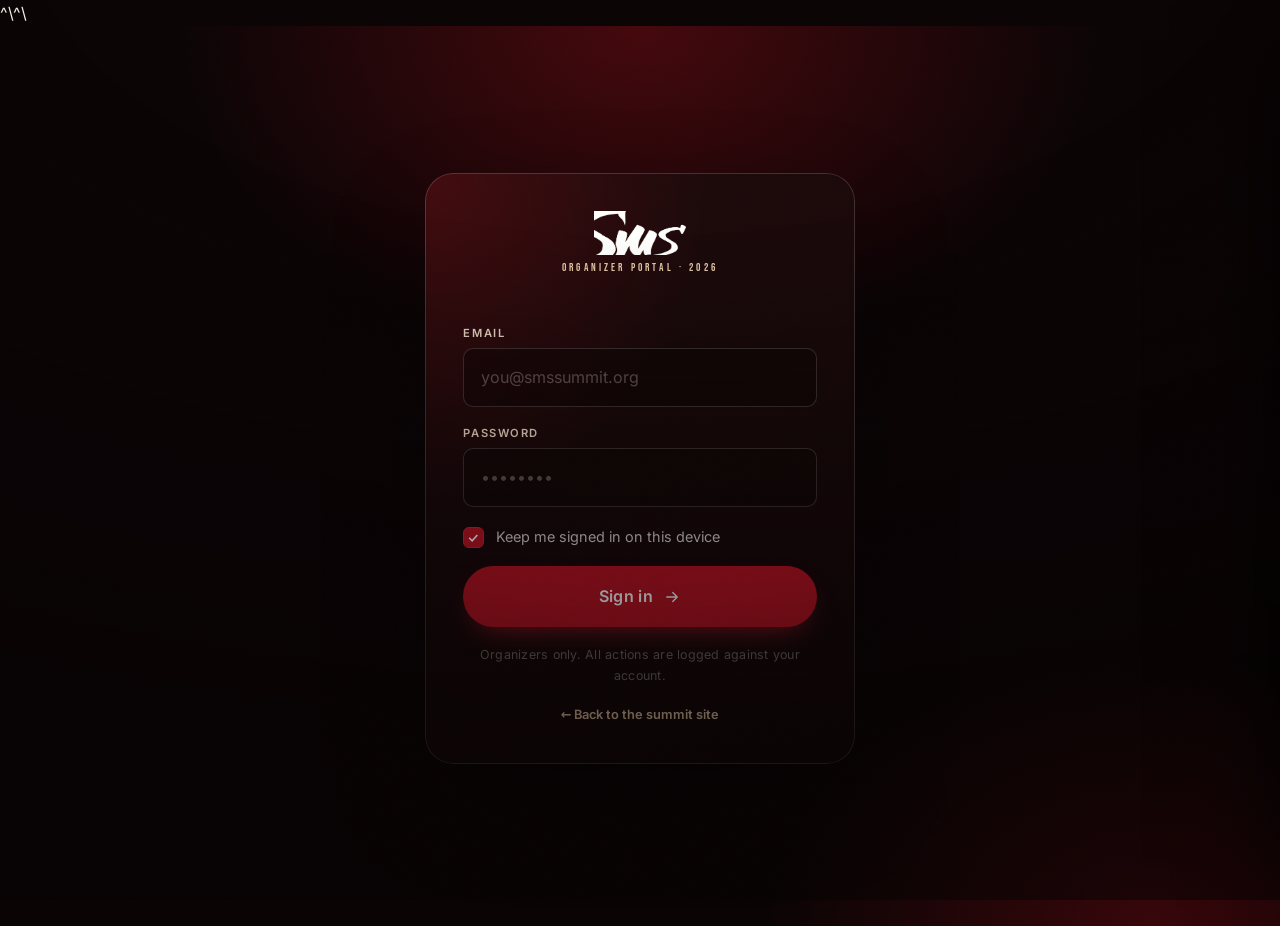
==== commit a4b0bd44: "Restore QR code scanner on admin dashboard" ====
--- a/sms-frontend/frontend/admin/index.html
+++ b/sms-frontend/frontend/admin/index.html
@@ -1,4 +1,4 @@
-<!DOCTYPE html>
+^\^\<!DOCTYPE html>
 <html lang="en">
 <head>
 <meta charset="UTF-8" />
@@ -174,6 +174,25 @@
 
     <!-- ░ REGISTRATIONS ░ -->
     <section data-view-panel="registrations" class="admin-panel hidden">
+
+      <!-- QR CODE SCANNER -->
+      <div class="chart-card" style="margin-bottom:1.5rem;padding:1.5rem">
+        <div class="chart-card__head">
+          <h3>QR Code Check-in</h3>
+          <p>Scan an attendee's QR code to verify their registration.</p>
+         </div>
+
+         <button type="button" class="btn btn-primary" id="start-qr-scanner">
+           Scan QR Code
+         </button>
+     
+         <button type="button" class="btn btn-secondary hidden" id="stop-qr-scanner">
+           Stop Scanner
+         </button>
+
+         <div id="qr-reader" style="max-width:450px;margin-top:1rem"></div>
+         <div id="qr-scan-result" style="margin-top:1rem" aria-live="polite"></div>
+        </div>   
       <div class="admin-toolbar">
         <div class="admin-search">
           <svg><use href="#i-search" /></svg>
@@ -268,6 +287,7 @@
 <script src="../assets/js/qrcode.min.js"></script>
 <script src="../assets/js/sprite.js"></script>
 <script src="../assets/js/ui.js"></script>
+<script src="../assets/js/html5-qrcode.min.js"></script>
 <script src="../assets/js/admin.js"></script>
 </body>
 </html>
